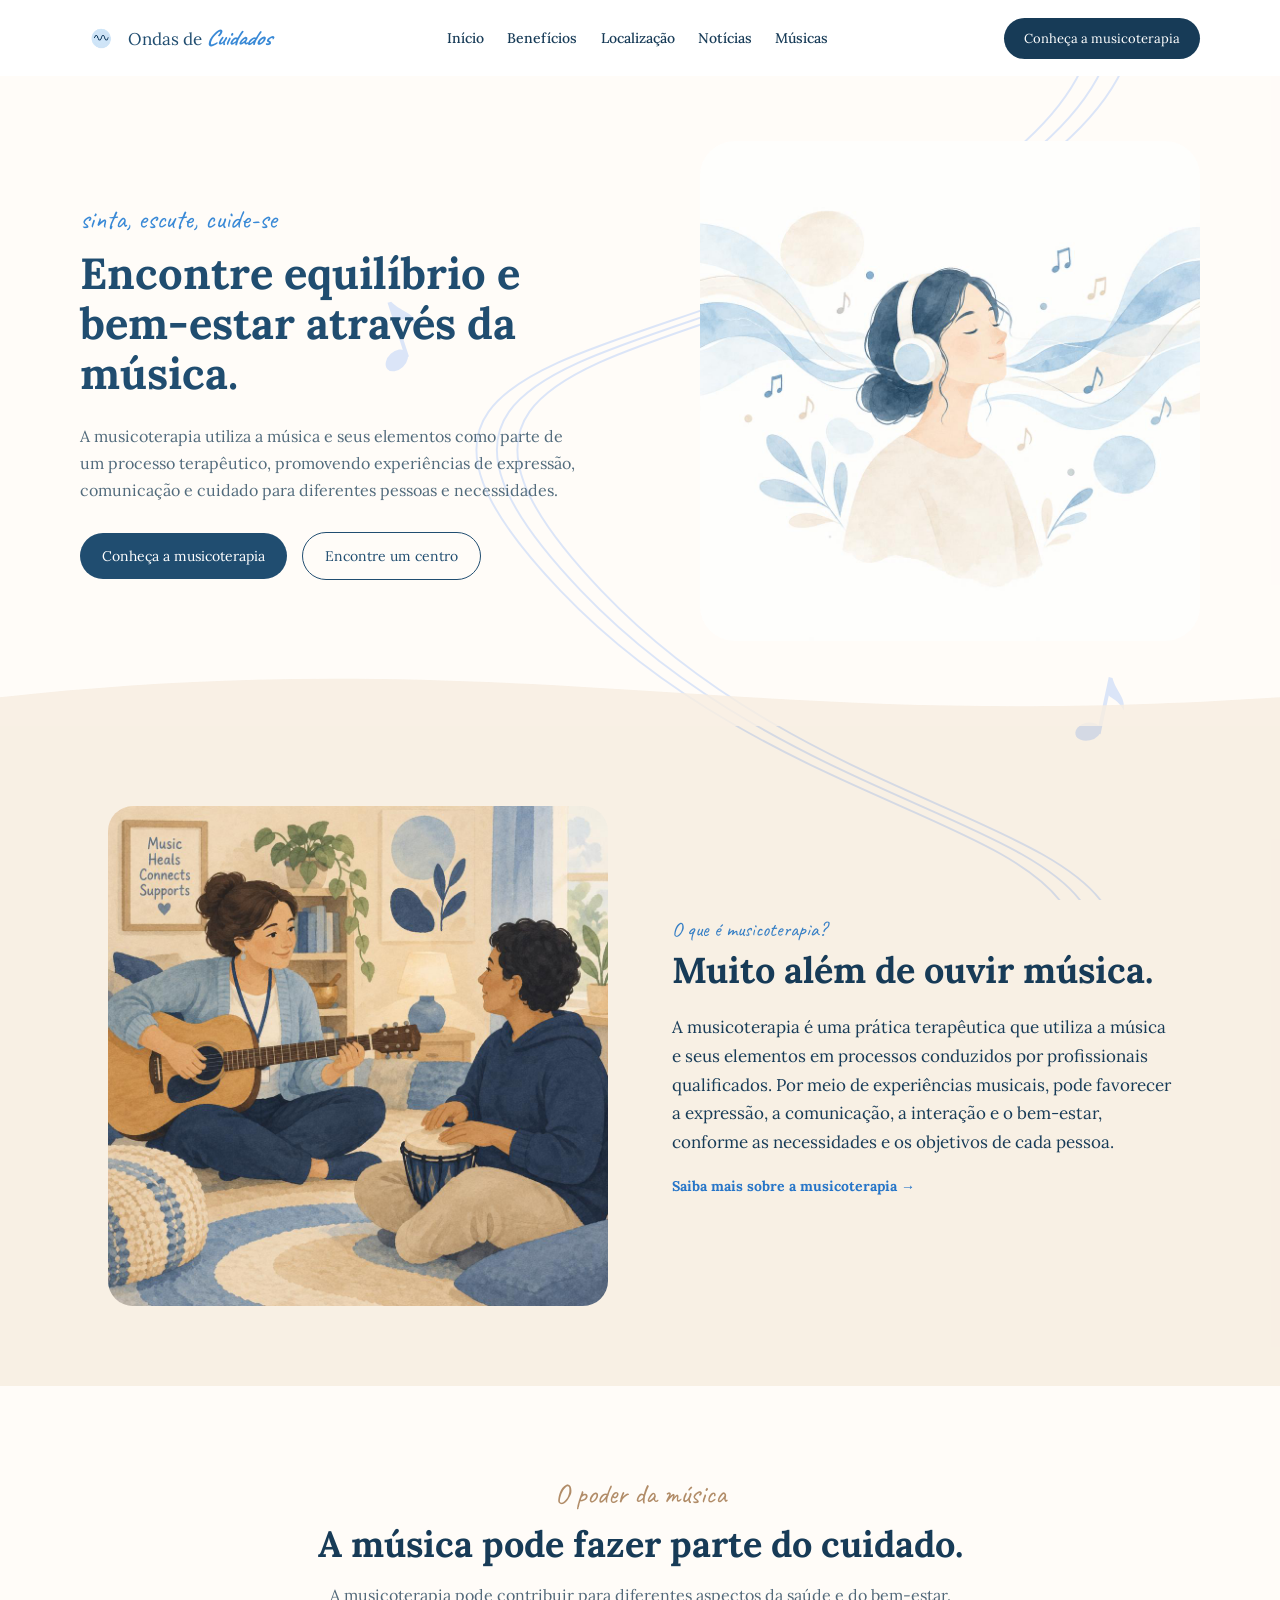
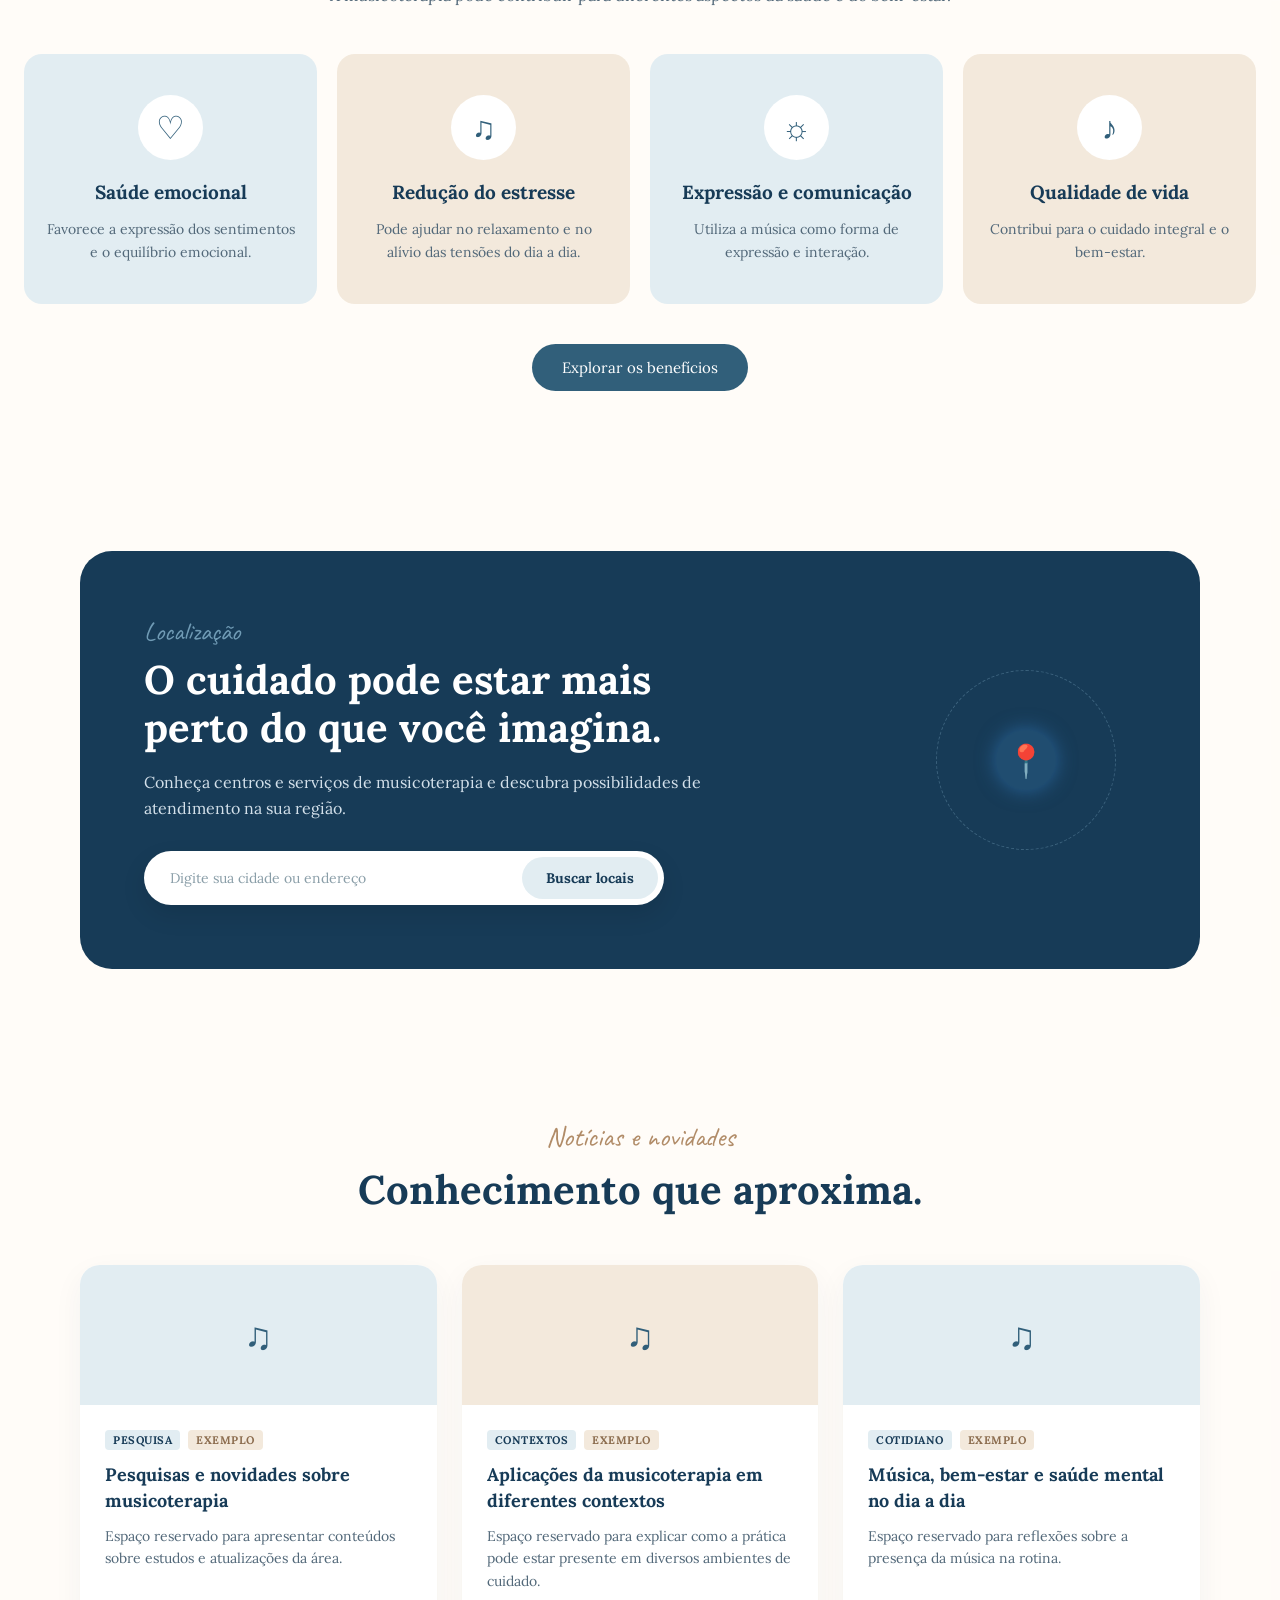
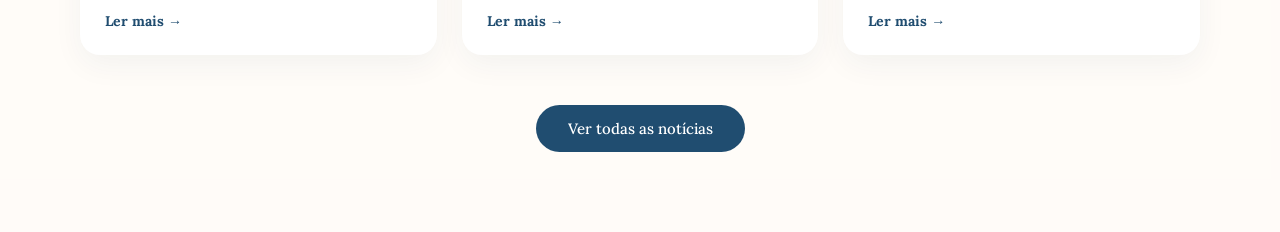
==== index.html @ 765707a6 "Adicionei secoes de localizacao e noticias" ====
<!DOCTYPE html>
<html lang="pt-BR">
<head>
    <meta charset="UTF-8">
    <meta name="viewport" content="width=device-width, initial-scale=1.0">

    <link rel="preconnect" href="https://fonts.googleapis.com">
    <link rel="preconnect" href="https://fonts.gstatic.com" crossorigin>
    <link href="https://fonts.googleapis.com/css2?family=Caveat:wght@400;500;600;700&family=Lora:wght@400;500;600;700&display=swap" rel="stylesheet">
    <link rel="stylesheet" href="css/style.css">

    <title>Ondas de Cuidados</title>
</head>

<body>
    <header>
        <div class="logo">
            <img src="imagens/logo.png" alt="Símbolo Ondas de Cuidados">
            <span>Ondas de <em>Cuidados</em></span>
        </div>

        <nav>
            <a href="index.html">Início</a>
            <a href="beneficios.html">Benefícios</a>
            <a href="localizacao.html">Localização</a>
            <a href="noticias.html">Notícias</a>
            <a href="musicas.html">Músicas</a>
        </nav>

        <a href="beneficios.html" class="botao-header">Conheça a musicoterapia</a>
    </header>

    <main>
        <section class="hero">
            <div class="hero-conteudo">
                <p class="frase-destaque">sinta, escute, cuide-se</p>

                <h1>Encontre equilíbrio e bem-estar através da música.</h1>

                <p class="descricao">
                    A musicoterapia utiliza a música e seus elementos como
                    parte de um processo terapêutico, promovendo experiências
                    de expressão, comunicação e cuidado para diferentes
                    pessoas e necessidades.
                </p>

                <div class="hero-botoes">
                    <a href="beneficios.html" class="botao-principal">
                        Conheça a musicoterapia
                    </a>

                    <a href="localizacao.html" class="botao-secundario">
                        Encontre um centro
                    </a>
                </div>
            </div>

            <div class="hero-imagem">
                <img src="imagens/inicio.png"
                     alt="Mulher ouvindo música com fones de ouvido">
            </div>
        </section>

        <section class="sobre">
            <div class="sobre-imagem">
                <img src="imagens/musicoterapia.png"
                     alt="Ilustração sobre musicoterapia">
            </div>

            <div class="sobre-conteudo">
                <span class="sobre-etiqueta">O que é musicoterapia?</span>

                <h2>Muito além de ouvir música.</h2>

                <p>
                    A musicoterapia é uma prática terapêutica que utiliza a música
                    e seus elementos em processos conduzidos por profissionais
                    qualificados. Por meio de experiências musicais, pode favorecer
                    a expressão, a comunicação, a interação e o bem-estar,
                    conforme as necessidades e os objetivos de cada pessoa.
                </p>

                <a href="beneficios.html" class="sobre-link">
                    Saiba mais sobre a musicoterapia →
                </a>
            </div>
        </section>

        <section class="beneficios-inicio">
            <div class="beneficios-cabecalho">
                <span>O poder da música</span>
                <h2>A música pode fazer parte do cuidado.</h2>
                <p>
                    A musicoterapia pode contribuir para diferentes aspectos
                    da saúde e do bem-estar.
                </p>
            </div>

            <div class="beneficios-cartoes">
                <article class="cartao-beneficio">
                    <div class="icone-beneficio">♡</div>
                    <h3>Saúde emocional</h3>
                    <p>
                        Favorece a expressão dos sentimentos e o equilíbrio emocional.
                    </p>
                </article>

                <article class="cartao-beneficio">
                    <div class="icone-beneficio">♫</div>
                    <h3>Redução do estresse</h3>
                    <p>
                        Pode ajudar no relaxamento e no alívio das tensões do dia a dia.
                    </p>
                </article>

                <article class="cartao-beneficio">
                    <div class="icone-beneficio">☼</div>
                    <h3>Expressão e comunicação</h3>
                    <p>
                        Utiliza a música como forma de expressão e interação.
                    </p>
                </article>

                <article class="cartao-beneficio">
                    <div class="icone-beneficio">♪</div>
                    <h3>Qualidade de vida</h3>
                    <p>
                        Contribui para o cuidado integral e o bem-estar.
                    </p>
                </article>
            </div>

            <div class="beneficios-rodape">
                <a href="beneficios.html">Explorar os benefícios</a>
            </div>
        </section>

        <!-- SEÇÃO DE LOCALIZAÇÃO -->
        <section class="localizacao-inicio">
            <div class="localizacao-banner">
                <div class="localizacao-conteudo">
                    <span class="localizacao-etiqueta">Localização</span>
                    <h2>O cuidado pode estar mais perto do que você imagina.</h2>
                    <p>
                        Conheça centros e serviços de musicoterapia e descubra possibilidades de
                        atendimento na sua região.
                    </p>

                    <div class="localizacao-busca">
                        <input type="text" placeholder="Digite sua cidade ou endereço" aria-label="Digite sua cidade ou endereço">
                        <button type="button">Buscar locais</button>
                    </div>
                </div>

                <div class="localizacao-icone-grafico">
                    <!-- Ícone estilizado de mapa/radar -->
                    <div class="radar-circulo"></div>
                </div>
            </div>
        </section>

        <!-- SEÇÃO DE NOTÍCIAS / MÚSICAS -->
        <section class="noticias-inicio">
            <div class="noticias-cabecalho">
                <span>Notícias e novidades</span>
                <h2>Conhecimento que aproxima.</h2>
            </div>

            <div class="noticias-cartoes">
                <article class="cartao-noticia">
                    <div class="icone-noticia">♫</div>
                    <div class="cartao-noticia-conteudo">
                        <div class="cartao-tags">
                            <span class="tag">PESQUISA</span>
                            <span class="tag-exemplo">EXEMPLO</span>
                        </div>
                        <h3>Pesquisas e novidades sobre musicoterapia</h3>
                        <p>Espaço reservado para apresentar conteúdos sobre estudos e atualizações da área.</p>
                        <a href="noticias.html" class="link-ler-mais">Ler mais →</a>
                    </div>
                </article>

                <article class="cartao-noticia">
                    <div class="icone-noticia">♫</div>
                    <div class="cartao-noticia-conteudo">
                        <div class="cartao-tags">
                            <span class="tag">CONTEXTOS</span>
                            <span class="tag-exemplo">EXEMPLO</span>
                        </div>
                        <h3>Aplicações da musicoterapia em diferentes contextos</h3>
                        <p>Espaço reservado para explicar como a prática pode estar presente em diversos ambientes de cuidado.</p>
                        <a href="noticias.html" class="link-ler-mais">Ler mais →</a>
                    </div>
                </article>

                <article class="cartao-noticia">
                    <div class="icone-noticia">♫</div>
                    <div class="cartao-noticia-conteudo">
                        <div class="cartao-tags">
                            <span class="tag">COTIDIANO</span>
                            <span class="tag-exemplo">EXEMPLO</span>
                        </div>
                        <h3>Música, bem-estar e saúde mental no dia a dia</h3>
                        <p>Espaço reservado para reflexões sobre a presença da música na rotina.</p>
                        <a href="noticias.html" class="link-ler-mais">Ler mais →</a>
                    </div>
                </article>
            </div>

            <div class="noticias-rodape">
                <a href="noticias.html" class="botao-todas-noticias">Ver todas as notícias</a>
            </div>
        </section>
    </main>

    <script src="js/script.js"></script>
</body>
</html>
---- css/style.css ----
* {
    margin: 0;
    padding: 0;
    box-sizing: border-box;
}

:root {
    --margem-conteudo: clamp(24px, 6.5vw, 80px);
}

html {
    width: 100%;
    scroll-behavior: smooth;
    overflow-x: clip;
}

body {
    width: 100%;
    min-width: 320px;
    background-color: #FFFCF8;
    font-family: 'Lora', Georgia, serif;
    color: #173B57;
    isolation: isolate;
}

body::before {
    content: "";
    position: fixed;
    inset: 0;
    z-index: -1;
    background-image: url("../imagens/suavidade.svg");
    background-repeat: no-repeat;
    background-position: center center;
    background-size: cover;
    transform: translate3d(0, var(--fundo-y, 0px), 0)
               scale(var(--fundo-scale, 1));
    will-change: transform;
    pointer-events: none;
}

header {
    position: sticky;
    top: 0;
    z-index: 1000;
    width: 100%;
    min-height: 76px;
    padding: 12px var(--margem-conteudo);
    display: flex;
    align-items: center;
    justify-content: space-between;
    flex-wrap: wrap;
    gap: 14px clamp(18px, 3vw, 42px);
    background-color: #FFFFFF;
}

.logo {
    display: flex;
    align-items: center;
    gap: 8px;
    flex: 0 0 auto;
}

.logo img {
    width: 40px;
    height: 40px;
    object-fit: contain;
    display: block;
    flex-shrink: 0;
}

.logo span {
    font-family: 'Lora', serif;
    font-size: 17px;
    color: #204D70;
    white-space: nowrap;
}

.logo em {
    font-family: 'Caveat', cursive;
    font-size: 22px;
    font-weight: bold;
    color: #3989D6;
}

nav {
    display: flex;
    align-items: center;
    justify-content: center;
    flex-wrap: wrap;
    gap: 10px clamp(12px, 1.8vw, 25px);
}

nav a {
    text-decoration: none;
    color: #173B57;
    font-size: 14px;
    font-weight: 500;
    white-space: nowrap;
    transition: color 0.3s ease;
}

nav a:hover {
    color: #709BB5;
}

.botao-header {
    flex: 0 0 auto;
    background-color: #173B57;
    color: #FFFFFF;
    padding: 12px 20px;
    border-radius: 24px;
    text-decoration: none;
    text-align: center;
    font-size: 13px;
    transition: background-color 0.3s ease;
}

.botao-header:hover {
    background-color: #426D89;
}

.hero {
    position: relative;
    isolation: isolate;
    width: 100%;
    min-height: 520px;
    margin: 0 auto;
    padding: 65px var(--margem-conteudo) 85px;
    display: flex;
    align-items: center;
    justify-content: space-between;
    gap: clamp(30px, 5vw, 75px);
    background-color: rgba(255, 252, 248, 0.82);
}

.hero::after {
    content: "";
    position: absolute;
    z-index: 0;
    bottom: 0;
    left: 0;
    width: 100%;
    height: 55px;
    background-image: url("../imagens/onda.svg");
    background-repeat: no-repeat;
    background-position: center bottom;
    background-size: 100% 100%;
    opacity: 0.82;
    pointer-events: none;
}

.hero-conteudo,
.hero-imagem {
    position: relative;
    z-index: 1;
    flex: 0 1 500px;
    min-width: 0;
    max-width: 500px;
}

.frase-destaque {
    font-family: 'Caveat', cursive;
    font-size: 27px;
    color: #3989D6;
    margin-bottom: 12px;
}

.hero-conteudo h1 {
    font-family: 'Lora', serif;
    font-size: clamp(34px, 3.4vw, 48px);
    line-height: 1.15;
    color: #204D70;
    margin-bottom: 25px;
    overflow-wrap: break-word;
}

.descricao {
    font-family: 'Lora', serif;
    font-size: 16px;
    line-height: 1.7;
    color: #526B7C;
    margin-bottom: 28px;
}

.hero-botoes {
    display: flex;
    align-items: center;
    gap: 15px;
    flex-wrap: wrap;
}

.botao-principal,
.botao-secundario {
    display: inline-block;
    padding: 14px 22px;
    border-radius: 30px;
    text-decoration: none;
    text-align: center;
    font-size: 14px;
    transition: 0.3s ease;
}

.botao-principal {
    background-color: #204D70;
    color: #FFFFFF;
}

.botao-principal:hover {
    background-color: #3989D6;
}

.botao-secundario {
    border: 1px solid #204D70;
    color: #204D70;
}

.botao-secundario:hover {
    background-color: #204D70;
    color: #FFFFFF;
}

.hero-imagem img {
    width: 100%;
    max-width: 500px;
    height: auto;
    display: block;
    margin-inline: auto;
    border-radius: 35px;
}

.sobre {
    width: 100%;
    padding: 80px 24px;
    display: flex;
    align-items: center;
    justify-content: center;
    gap: clamp(30px, 5vw, 75px);
    background-color: rgba(247, 237, 224, 0.82);
}

.sobre-imagem,
.sobre-conteudo {
    flex: 0 1 500px;
    min-width: 0;
    max-width: 500px;
}

.sobre-imagem img {
    width: 100%;
    max-width: 500px;
    height: auto;
    display: block;
    margin-inline: auto;
    border-radius: 25px;
}

.sobre-etiqueta {
    display: block;
    font-family: 'Caveat', cursive;
    font-size: 20px;
    color: #367FC5;
    margin-bottom: 5px;
}

.sobre-conteudo h2 {
    font-family: 'Lora', serif;
    font-size: clamp(28px, 3vw, 36px);
    margin-bottom: 20px;
}

.sobre-conteudo p {
    font-family: 'Lora', serif;
    font-size: 17px;
    line-height: 1.7;
}

.sobre-link {
    display: inline-block;
    margin-top: 20px;
    font-family: 'Lora', serif;
    font-size: 14px;
    color: #2675C8;
    text-decoration: none;
    font-weight: bold;
}

.sobre-link:hover {
    text-decoration: underline;
}

.beneficios-inicio {
    width: 100%;
    padding: 90px 24px;
    background-color: rgba(255, 252, 248, 0.65);
    text-align: center;
}

.beneficios-cabecalho {
    width: 100%;
    max-width: 750px;
    margin: 0 auto 45px;
}

.beneficios-cabecalho span {
    font-family: 'Caveat', cursive;
    font-size: 28px;
    color: #B18C68;
}

.beneficios-cabecalho h2 {
    font-size: clamp(27px, 3vw, 36px);
    margin: 10px 0 15px;
    color: #173B57;
}

.beneficios-cabecalho p {
    font-size: 16px;
    line-height: 1.7;
    color: #526879;
}

.beneficios-cartoes {
    width: 100%;
    max-width: 1250px;
    margin: 0 auto;
    display: grid;
    grid-template-columns: repeat(4, minmax(0, 1fr));
    gap: 20px;
}

.cartao-beneficio {
    min-width: 0;
    min-height: 250px;
    padding: 30px 20px;
    border-radius: 18px;
    display: flex;
    flex-direction: column;
    align-items: center;
    justify-content: center;
    transition: transform 0.3s ease;
}

.cartao-beneficio:nth-child(odd) {
    background-color: #E2EDF2;
}

.cartao-beneficio:nth-child(even) {
    background-color: #F3E9DC;
}

.cartao-beneficio:hover {
    transform: translateY(-6px);
}

.icone-beneficio {
    width: 65px;
    height: 65px;
    flex: 0 0 65px;
    border-radius: 50%;
    background-color: #FFFFFF;
    display: flex;
    align-items: center;
    justify-content: center;
    font-size: 32px;
    color: #315F7A;
    margin-bottom: 20px;
}

.cartao-beneficio h3 {
    font-size: 19px;
    line-height: 1.35;
    margin-bottom: 12px;
    color: #173B57;
    overflow-wrap: anywhere;
}

.cartao-beneficio p {
    max-width: 30ch;
    font-size: 14px;
    line-height: 1.6;
    color: #526879;
}

.beneficios-rodape {
    margin-top: 40px;
}

.beneficios-rodape a {
    display: inline-block;
    padding: 14px 30px;
    border-radius: 30px;
    background-color: #315F7A;
    color: #FFFFFF;
    text-decoration: none;
    font-size: 15px;
    transition: background-color 0.3s ease;
}

.beneficios-rodape a:hover {
    background-color: #173B57;
}

@media (max-width: 1050px) {
    header {
        gap: 12px 22px;
        padding-inline: var(--margem-conteudo);
    }

    .hero {
        gap: 30px;
        padding-inline: var(--margem-conteudo);
    }

    .sobre {
        gap: 30px;
        padding-inline: 6%;
    }

    .beneficios-cartoes {
        gap: 16px;
    }
}

@media (max-width: 800px) {
    header {
        position: sticky;
        top: 0;
        padding: 12px var(--margem-conteudo);
        gap: 12px 20px;
    }

    nav {
        order: 3;
        width: 100%;
    }

    .hero {
        min-height: auto;
        padding: 60px var(--margem-conteudo) 80px;
    }

    .hero-conteudo h1 {
        font-size: clamp(30px, 4.5vw, 40px);
    }

    .sobre {
        padding: 65px 6%;
    }

    .sobre-conteudo p {
        font-size: 16px;
    }

    .beneficios-cartoes {
        grid-template-columns: repeat(2, minmax(0, 1fr));
    }
}

@media (max-width: 600px) {
    header {
        position: sticky;
        top: 0;
        padding: 12px;
        gap: 10px;
    }

    .logo span {
        font-size: 15px;
    }

    .logo em {
        font-size: 20px;
    }

    nav {
        order: 3;
        gap: 9px 14px;
    }

    nav a {
        font-size: 13px;
    }

    .botao-header {
        padding: 10px 14px;
        font-size: 12px;
    }

    .hero {
        flex-direction: column;
        min-height: auto;
        padding: 55px 16px 75px;
        gap: 30px;
        text-align: center;
    }

    .hero-conteudo,
    .hero-imagem {
        width: 100%;
        max-width: 520px;
        flex: none;
    }

    .frase-destaque {
        font-size: 24px;
    }

    .hero-conteudo h1 {
        font-size: clamp(29px, 8vw, 36px);
        margin-bottom: 18px;
    }

    .descricao {
        font-size: 15px;
        margin-bottom: 22px;
    }

    .hero-botoes {
        justify-content: center;
    }

    .botao-principal,
    .botao-secundario {
        padding: 12px 17px;
        font-size: 13px;
    }

    .hero-imagem img {
        max-width: 380px;
        border-radius: 24px;
    }

    .sobre {
        flex-direction: column;
        padding: 55px 22px;
        gap: 28px;
        text-align: center;
    }

    .sobre-imagem,
    .sobre-conteudo {
        width: 100%;
        max-width: 520px;
        flex: none;
    }

    .sobre-imagem img {
        max-width: 420px;
        border-radius: 20px;
    }

    .sobre-conteudo h2 {
        font-size: 29px;
    }

    .sobre-conteudo p {
        font-size: 15px;
    }

    .beneficios-inicio {
        padding: 60px 20px;
    }

    .beneficios-cabecalho {
        margin-bottom: 30px;
    }

    .beneficios-cabecalho h2 {
        font-size: 27px;
    }

    .beneficios-cabecalho p {
        font-size: 14px;
    }

    .beneficios-cartoes {
        grid-template-columns: minmax(0, 1fr);
        gap: 14px;
    }

    .cartao-beneficio {
        min-height: 210px;
        padding: 26px 22px;
    }

    .cartao-beneficio p {
        max-width: 34ch;
    }

    .beneficios-rodape {
        margin-top: 28px;
    }
}

@media (max-width: 360px) {
    nav {
        gap: 8px 11px;
    }

    nav a {
        font-size: 12px;
    }

    .hero-botoes {
        flex-direction: column;
        align-items: stretch;
    }

    .hero-botoes a {
        width: 100%;
    }

    .beneficios-inicio {
        padding-inline: 14px;
    }
}


@media (prefers-reduced-motion: reduce) {
    html {
        scroll-behavior: auto;
    }

    *,
    *::before,
    *::after {
        transition-duration: 0.01ms !important;
        animation-duration: 0.01ms !important;
        animation-iteration-count: 1 !important;
    }
}

.localizacao-inicio {
    width: 100%;
    padding: 70px var(--margem-conteudo);
    background-color: rgba(255, 252, 248, 0.65);
}

.localizacao-banner {
    width: 100%;
    max-width: 1250px;
    margin: 0 auto;
    background-color: #173B57;
    border-radius: 32px;
    padding: clamp(40px, 5vw, 70px);
    display: flex;
    align-items: center;
    justify-content: space-between;
    gap: 40px;
    color: #FFFFFF;
    position: relative;
    overflow: hidden;
}

.localizacao-conteudo {
    flex: 1;
    max-width: 600px;
    z-index: 1;
}

.localizacao-etiqueta {
    font-family: 'Caveat', cursive;
    font-size: 26px;
    color: #709BB5;
    display: block;
    margin-bottom: 8px;
}

.localizacao-conteudo h2 {
    font-size: clamp(28px, 3.2vw, 40px);
    line-height: 1.2;
    margin-bottom: 18px;
    color: #FFFFFF;
}

.localizacao-conteudo p {
    font-size: 16px;
    line-height: 1.6;
    color: #D3E0EA;
    margin-bottom: 30px;
}

.localizacao-busca {
    display: flex;
    background-color: #FFFFFF;
    border-radius: 30px;
    padding: 6px;
    max-width: 520px;
    box-shadow: 0 10px 25px rgba(0, 0, 0, 0.1);
}

.localizacao-busca input {
    flex: 1;
    border: none;
    outline: none;
    padding: 12px 20px;
    font-family: 'Lora', serif;
    font-size: 14px;
    color: #173B57;
    background: transparent;
}

.localizacao-busca input::placeholder {
    color: #8A9EA8;
}

.localizacao-busca button {
    background-color: #E2EDF2;
    color: #173B57;
    border: none;
    padding: 12px 24px;
    border-radius: 24px;
    font-family: 'Lora', serif;
    font-size: 14px;
    font-weight: bold;
    cursor: pointer;
    transition: background-color 0.3s ease;
    white-space: nowrap;
}

.localizacao-busca button:hover {
    background-color: #3989D6;
    color: #FFFFFF;
}

.localizacao-icone-grafico {
    width: 220px;
    height: 220px;
    display: flex;
    align-items: center;
    justify-content: center;
    position: relative;
    flex-shrink: 0;
}

.radar-circulo {
    width: 180px;
    height: 180px;
    border: 1px dashed rgba(112, 155, 181, 0.4);
    border-radius: 50%;
    position: relative;
}
.radar-circulo::before {
    content: "📍";
    position: absolute;
    top: 50%;
    left: 50%;
    transform: translate(-50%, -50%);
    font-size: 32px;
    background: #204D70;
    width: 60px;
    height: 60px;
    display: flex;
    align-items: center;
    justify-content: center;
    border-radius: 50%;
    box-shadow: 0 0 20px rgba(57, 137, 214, 0.5);
}

.noticias-inicio {
    width: 100%;
    padding: 80px var(--margem-conteudo);
    background-color: rgba(255, 252, 248, 0.82);
    text-align: center;
}

.noticias-cabecalho {
    max-width: 750px;
    margin: 0 auto 50px;
}

.noticias-cabecalho span {
    font-family: 'Caveat', cursive;
    font-size: 28px;
    color: #B18C68;
}

.noticias-cabecalho h2 {
    font-size: clamp(28px, 3.2vw, 40px);
    margin-top: 10px;
    color: #173B57;
}

.noticias-cartoes {
    width: 100%;
    max-width: 1250px;
    margin: 0 auto;
    display: grid;
    grid-template-columns: repeat(3, minmax(0, 1fr));
    gap: 25px;
    text-align: left;
}

.cartao-noticia {
    background-color: #FFFFFF;
    border-radius: 20px;
    overflow: hidden;
    display: flex;
    flex-direction: column;
    box-shadow: 0 10px 30px rgba(23, 59, 87, 0.05);
    transition: transform 0.3s ease;
}

.cartao-noticia:hover {
    transform: translateY(-6px);
}

.cartao-noticia:nth-child(1) .icone-noticia {
    background-color: #E2EDF2;
}

.cartao-noticia:nth-child(2) .icone-noticia {
    background-color: #F3E9DC;
}

.cartao-noticia:nth-child(3) .icone-noticia {
    background-color: #E2EDF2;
}

.icone-noticia {
    height: 140px;
    display: flex;
    align-items: center;
    justify-content: center;
    font-size: 38px;
    color: #315F7A;
}

.cartao-noticia-conteudo {
    padding: 25px;
    display: flex;
    flex-direction: column;
    flex: 1;
}

.cartao-tags {
    display: flex;
    gap: 8px;
    margin-bottom: 12px;
}

.cartao-tags span {
    font-family: 'Lora', serif;
    font-size: 11px;
    font-weight: bold;
    padding: 3px 8px;
    border-radius: 4px;
    letter-spacing: 0.5px;
}

.tag {
    background-color: #E2EDF2;
    color: #173B57;
}

.tag-exemplo {
    background-color: #F3E9DC;
    color: #8C6D4F;
}

.cartao-noticia h3 {
    font-size: 18px;
    line-height: 1.4;
    color: #173B57;
    margin-bottom: 12px;
}

.cartao-noticia p {
    font-size: 14px;
    line-height: 1.6;
    color: #526879;
    margin-bottom: 20px;
    flex: 1;
}

.link-ler-mais {
    font-size: 14px;
    font-weight: bold;
    color: #204D70;
    text-decoration: none;
    transition: color 0.3s ease;
}

.link-ler-mais:hover {
    color: #3989D6;
    text-decoration: underline;
}

.noticias-rodape {
    margin-top: 50px;
}

.botao-todas-noticias {
    display: inline-block;
    background-color: #204D70;
    color: #FFFFFF;
    padding: 14px 32px;
    border-radius: 30px;
    text-decoration: none;
    font-size: 15px;
    font-weight: 500;
    transition: background-color 0.3s ease;
}

.botao-todas-noticias:hover {
    background-color: #3989D6;
}

@media (max-width: 950px) {
    .localizacao-banner {
        flex-direction: column;
        text-align: center;
        align-items: center;
    }
    .localizacao-conteudo {
        max-width: 100%;
    }
    .localizacao-busca {
        margin: 0 auto;
    }
    .noticias-cartoes {
        grid-template-columns: repeat(2, minmax(0, 1fr));
    }
}

@media (max-width: 700px) {
    .noticias-cartoes {
        grid-template-columns: minmax(0, 1fr);
    }
    .localizacao-busca {
        flex-direction: column;
        background: transparent;
        box-shadow: none;
        gap: 10px;
    }
    .localizacao-busca input {
        background-color: #FFFFFF;
        border-radius: 24px;
    }
    .localizacao-busca button {
        width: 100%;
        padding: 14px;
    }
    .localizacao-icone-grafico {
        display: none;
    }
}
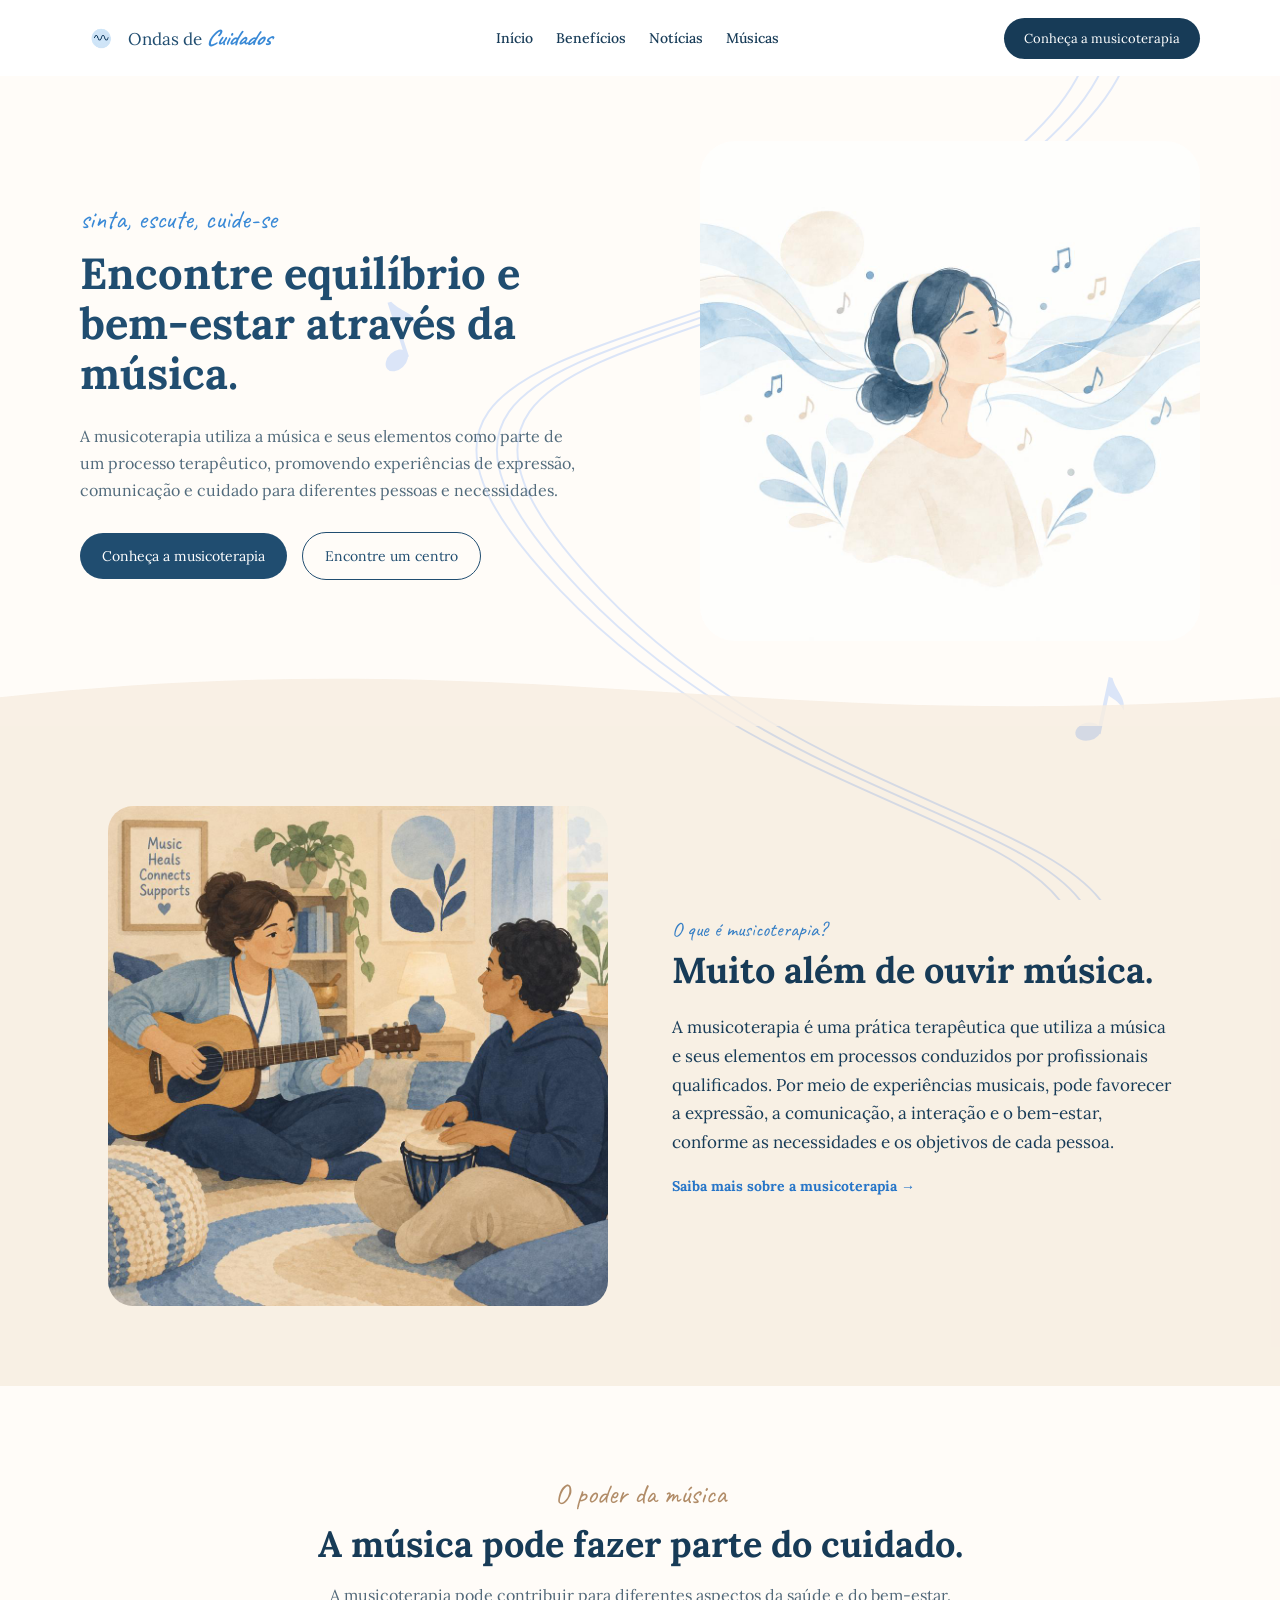
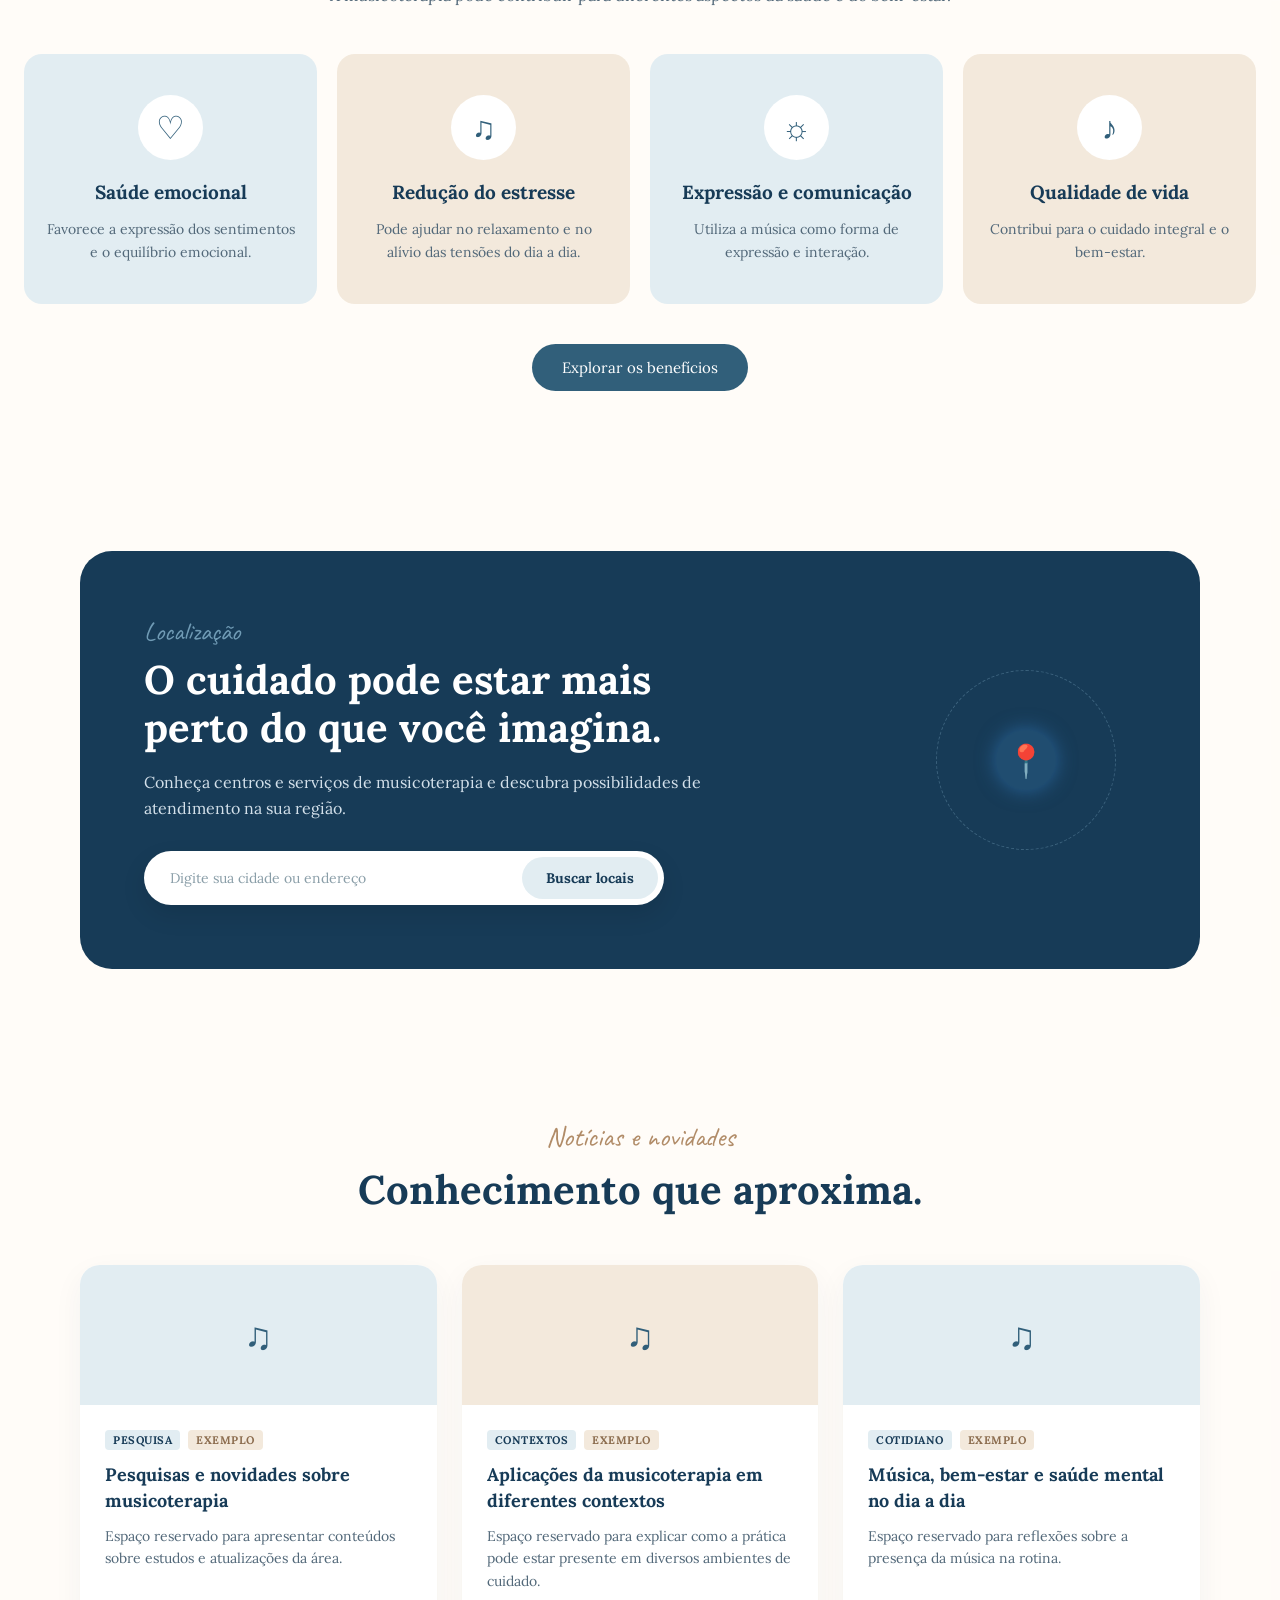
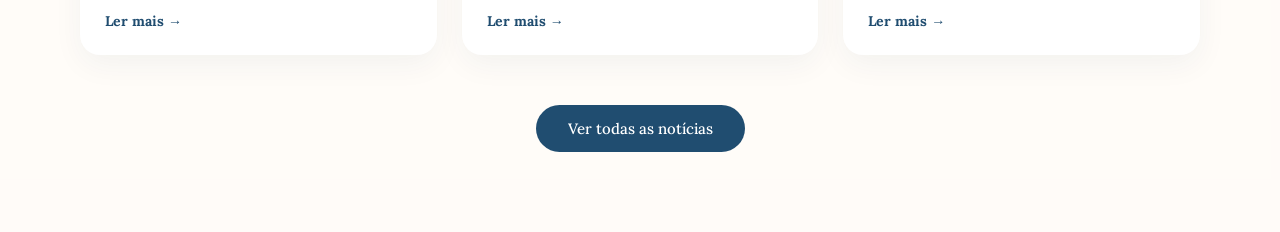
==== commit 71516a54: "incrementando novas páginas" ====
--- a/index.html
+++ b/index.html
@@ -7,9 +7,9 @@
     <link rel="preconnect" href="https://fonts.googleapis.com">
     <link rel="preconnect" href="https://fonts.gstatic.com" crossorigin>
     <link href="https://fonts.googleapis.com/css2?family=Caveat:wght@400;500;600;700&family=Lora:wght@400;500;600;700&display=swap" rel="stylesheet">
+    
     <link rel="stylesheet" href="css/style.css">
-
-    <title>Ondas de Cuidados</title>
+    <title>Document</title>
 </head>
 
 <body>
@@ -21,14 +21,16 @@
 
         <nav>
             <a href="index.html">Início</a>
-            <a href="beneficios.html">Benefícios</a>
-            <a href="localizacao.html">Localização</a>
+            <a href="benefícios.html">Benefícios</a>
             <a href="noticias.html">Notícias</a>
             <a href="musicas.html">Músicas</a>
         </nav>
 
-        <a href="beneficios.html" class="botao-header">Conheça a musicoterapia</a>
-    </header>
+    <a href="conheca-a-musicoterapia.html" class="botao-header">
+        Conheça a musicoterapia
+    </a>
+</header>
+
 
     <main>
         <section class="hero">
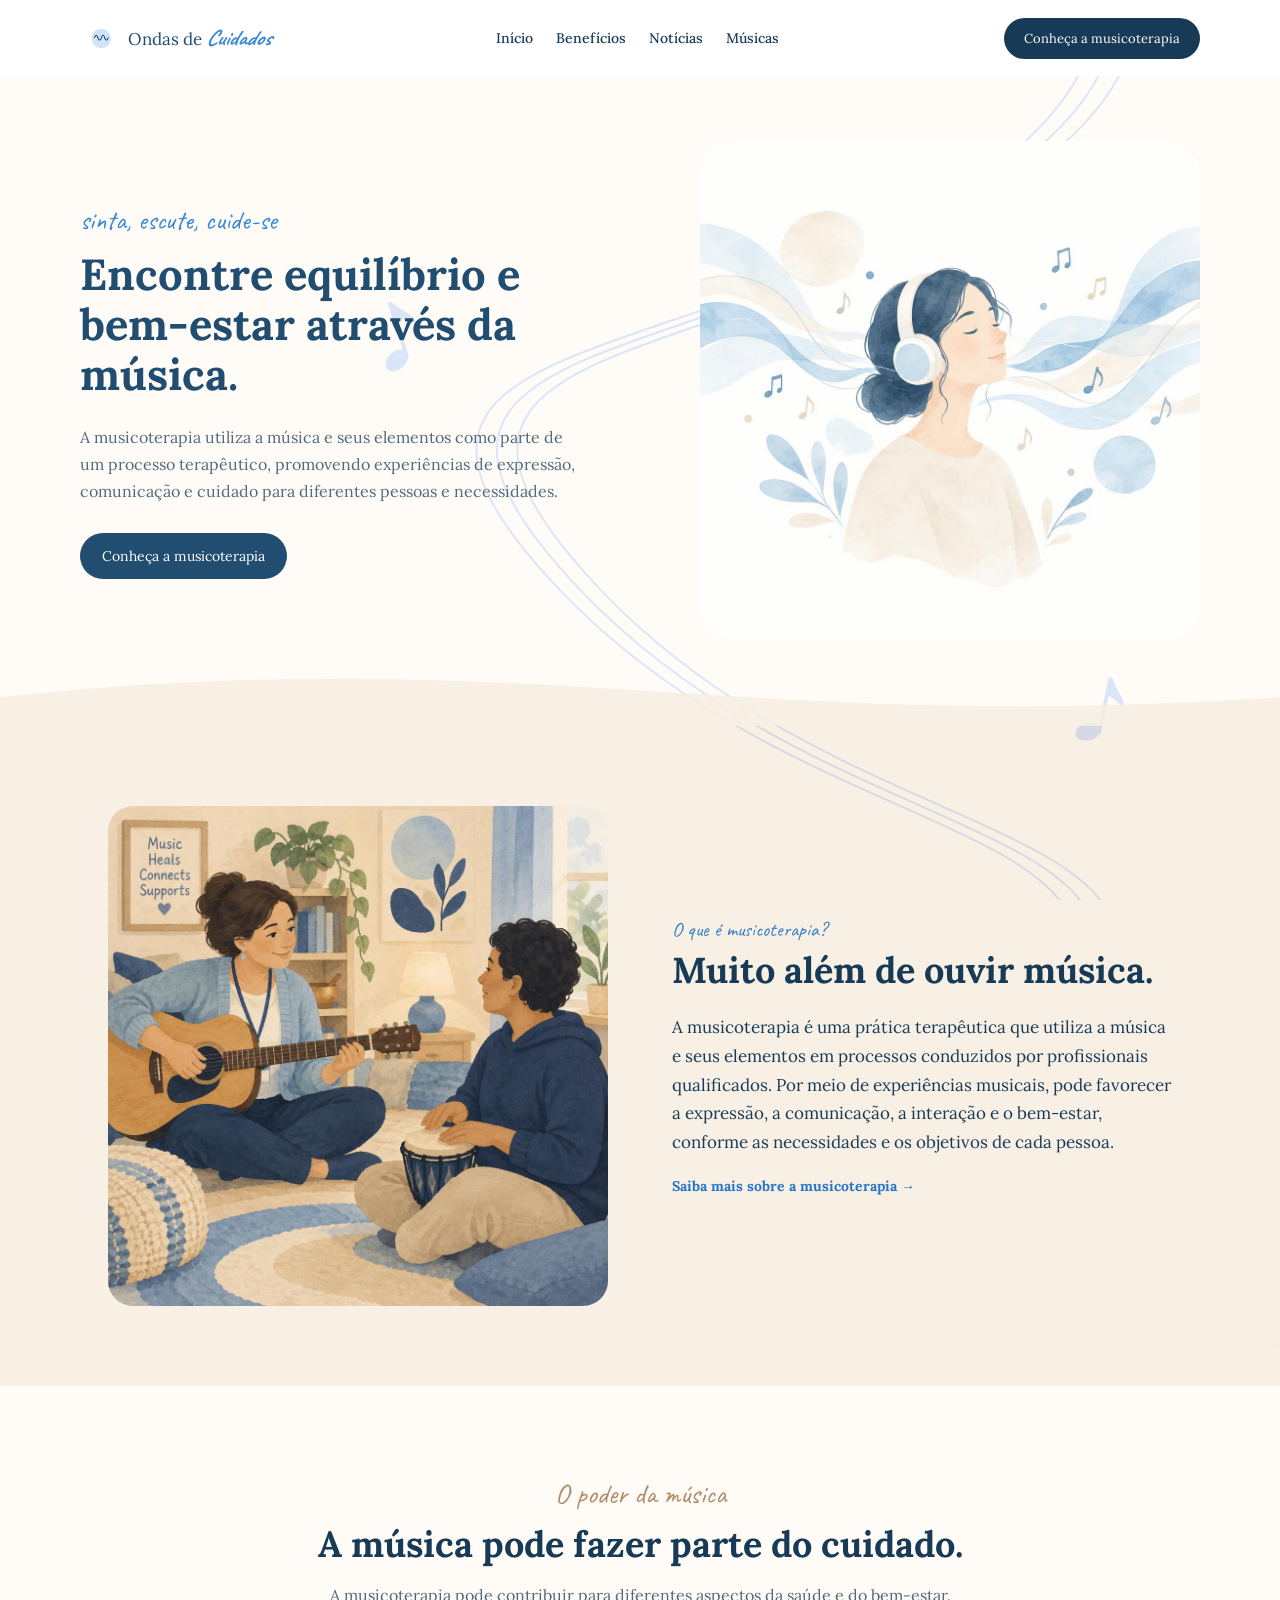
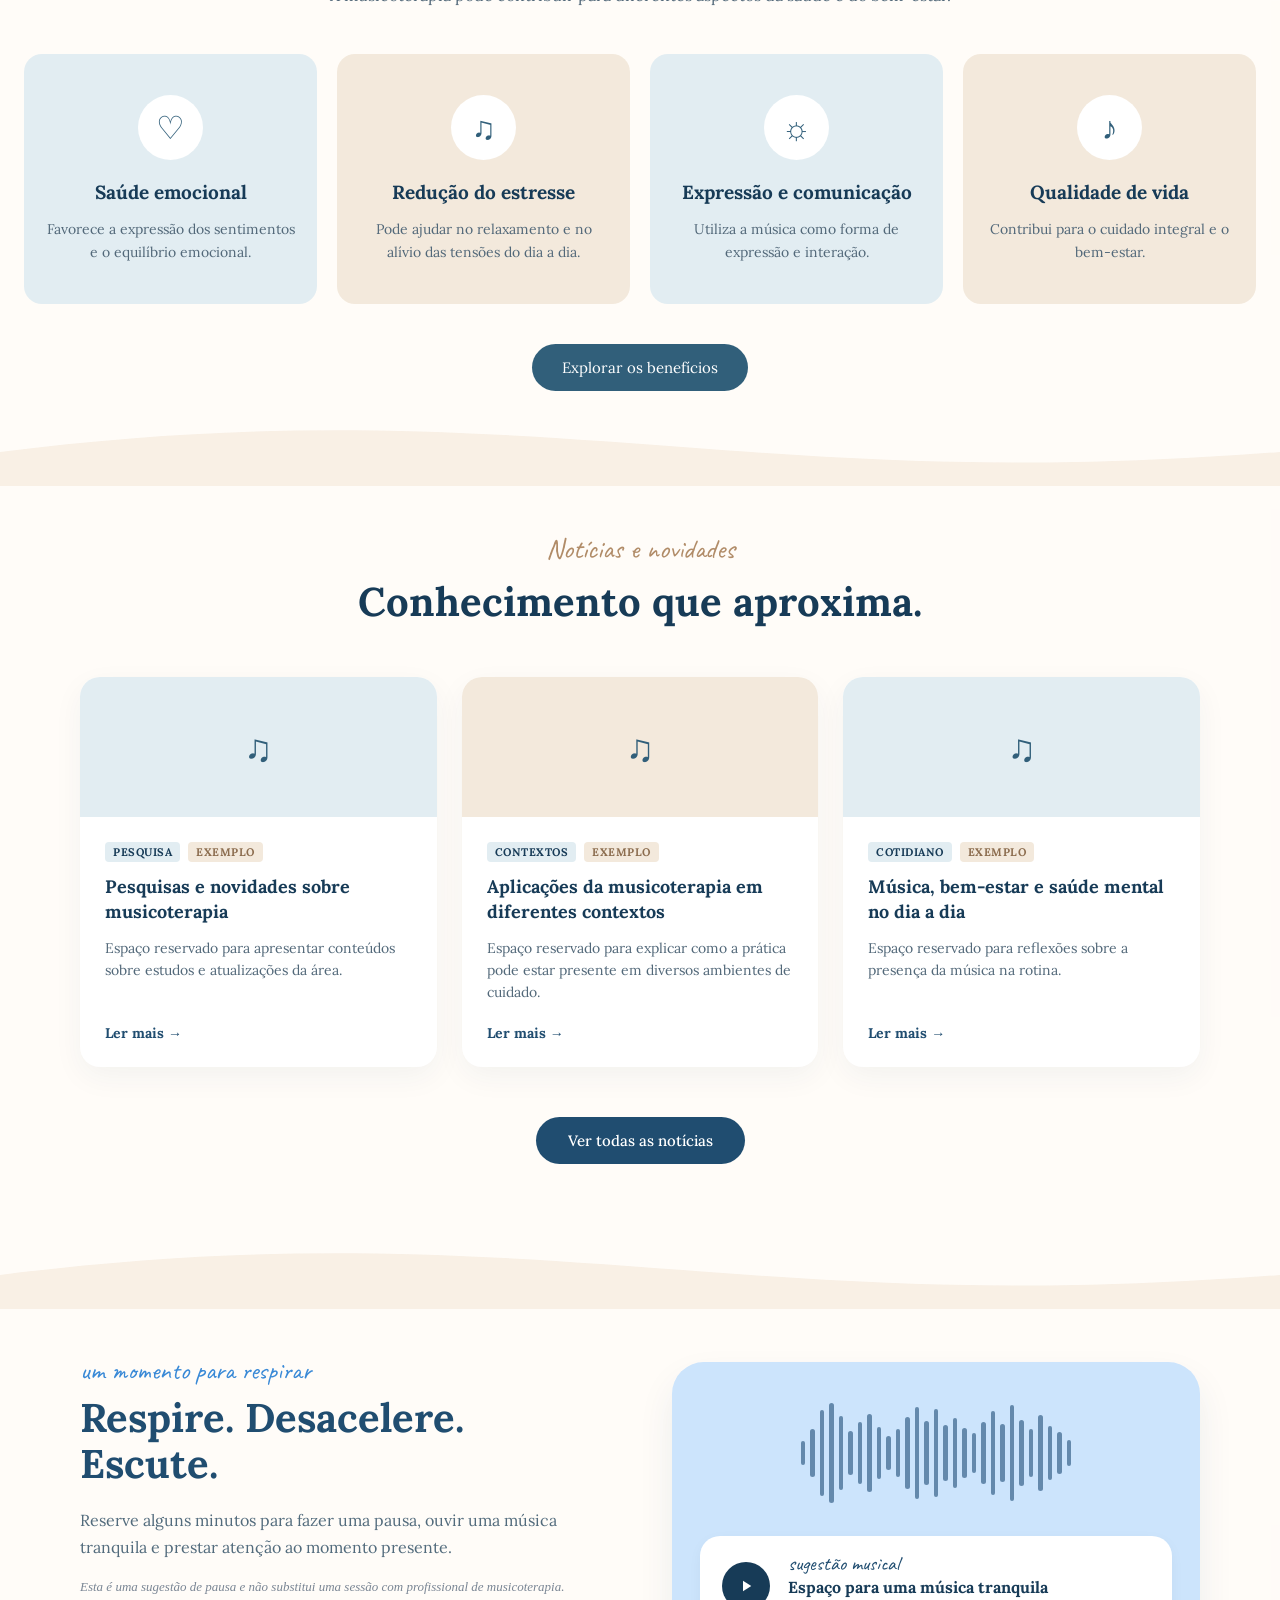
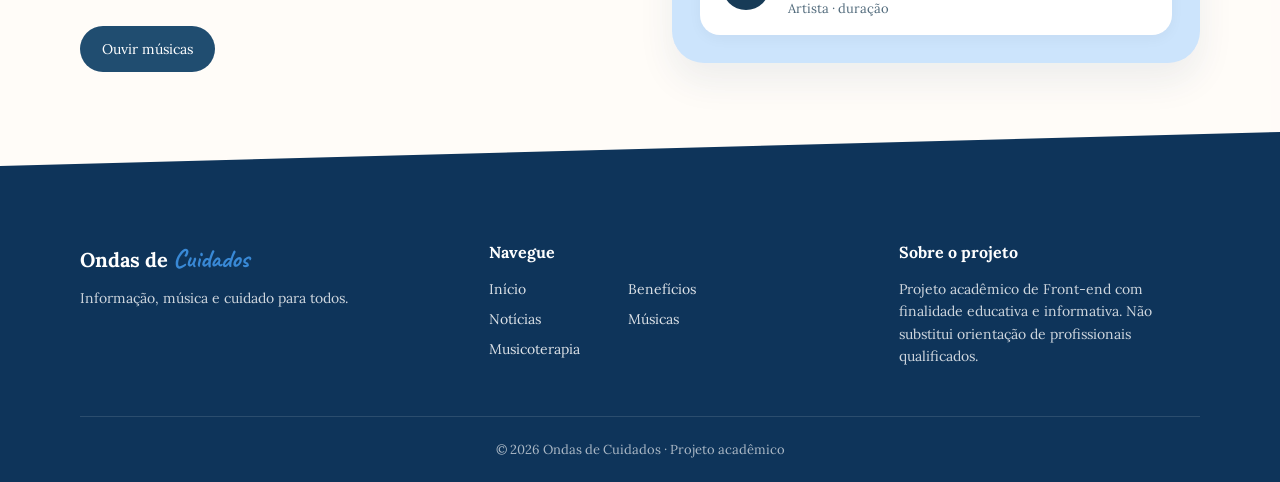
==== commit e46d18de: "Atualizacao do final da pag e add a musica relaxante" ====
--- a/index.html
+++ b/index.html
@@ -21,16 +21,15 @@
 
         <nav>
             <a href="index.html">Início</a>
-            <a href="benefícios.html">Benefícios</a>
+            <a href="beneficios.html">Benefícios</a>
             <a href="noticias.html">Notícias</a>
             <a href="musicas.html">Músicas</a>
         </nav>
 
-    <a href="conheca-a-musicoterapia.html" class="botao-header">
-        Conheça a musicoterapia
-    </a>
-</header>
-
+        <a href="conheca-a-musicoterapia.html" class="botao-header">
+            Conheça a musicoterapia
+        </a>
+    </header>
 
     <main>
         <section class="hero">
@@ -50,23 +49,17 @@
                     <a href="beneficios.html" class="botao-principal">
                         Conheça a musicoterapia
                     </a>
-
-                    <a href="localizacao.html" class="botao-secundario">
-                        Encontre um centro
-                    </a>
                 </div>
             </div>
 
             <div class="hero-imagem">
-                <img src="imagens/inicio.png"
-                     alt="Mulher ouvindo música com fones de ouvido">
+                <img src="imagens/inicio.png" alt="Mulher ouvindo música com fones de ouvido">
             </div>
         </section>
 
         <section class="sobre">
             <div class="sobre-imagem">
-                <img src="imagens/musicoterapia.png"
-                     alt="Ilustração sobre musicoterapia">
+                <img src="imagens/musicoterapia.png" alt="Ilustração sobre musicoterapia">
             </div>
 
             <div class="sobre-conteudo">
@@ -137,32 +130,9 @@
             </div>
         </section>
 
-        <!-- SEÇÃO DE LOCALIZAÇÃO -->
-        <section class="localizacao-inicio">
-            <div class="localizacao-banner">
-                <div class="localizacao-conteudo">
-                    <span class="localizacao-etiqueta">Localização</span>
-                    <h2>O cuidado pode estar mais perto do que você imagina.</h2>
-                    <p>
-                        Conheça centros e serviços de musicoterapia e descubra possibilidades de
-                        atendimento na sua região.
-                    </p>
-
-                    <div class="localizacao-busca">
-                        <input type="text" placeholder="Digite sua cidade ou endereço" aria-label="Digite sua cidade ou endereço">
-                        <button type="button">Buscar locais</button>
-                    </div>
-                </div>
-
-                <div class="localizacao-icone-grafico">
-                    <!-- Ícone estilizado de mapa/radar -->
-                    <div class="radar-circulo"></div>
-                </div>
-            </div>
-        </section>
-
-        <!-- SEÇÃO DE NOTÍCIAS / MÚSICAS -->
         <section class="noticias-inicio">
+            <div class="onda-decorativa" aria-hidden="true"></div>
+
             <div class="noticias-cabecalho">
                 <span>Notícias e novidades</span>
                 <h2>Conhecimento que aproxima.</h2>
@@ -213,8 +183,85 @@
                 <a href="noticias.html" class="botao-todas-noticias">Ver todas as notícias</a>
             </div>
         </section>
+
+        <section class="secao-pausa" id="musicas">
+            <div class="onda-decorativa" aria-hidden="true"></div>
+            <div class="container pausa-grid">
+                <div class="pausa-conteudo">
+                    <span class="subtitulo-cursivo">um momento para respirar</span>
+                    <h2>Respire. Desacelere. Escute.</h2>
+                    <p class="descricao">
+                        Reserve alguns minutos para fazer uma pausa, ouvir uma música tranquila e prestar atenção ao momento presente.
+                    </p>
+                    <p class="aviso-legal">
+                        Esta é uma sugestão de pausa e não substitui uma sessão com profissional de musicoterapia.
+                    </p>
+                    <a href="#playlist" class="botao-principal">Ouvir músicas</a>
+                </div>
+
+                <div class="pausa-card">
+                    <div class="onda-sonora" id="onda-sonora" aria-hidden="true"></div>
+
+                    <div class="player-box">
+                        <button class="btn-play" id="btn-play" aria-label="Tocar ou pausar música">
+                            <svg id="icone-play" width="18" height="18" viewBox="0 0 24 24" fill="currentColor">
+                                <path d="M8 5v14l11-7z"/>
+                            </svg>
+                            <svg id="icone-pause" width="18" height="18" viewBox="0 0 24 24" fill="currentColor" style="display: none;">
+                                <path d="M6 19h4V5H6v14zm8-14v14h4V5h-4z"/>
+                            </svg>
+                        </button>
+
+                        <div class="player-info">
+                            <span class="tag-cursiva">sugestão musical</span>
+                            <h3>Espaço para uma música tranquila</h3>
+                            <p id="status-audio">Artista · duração</p>
+                        </div>
+                    </div>
+
+                    <audio id="audio-relaxante" preload="none">
+                        <source src="audios/musica-relaxante.mp3" type="audio/mpeg">
+                    </audio>
+                </div>
+            </div>
+        </section>
     </main>
+
+    <footer class="rodape">
+        <div class="rodape-container">
+            <div class="rodape-col marca">
+                <h2>Ondas de <em>Cuidados</em></h2>
+                <p>Informação, música e cuidado para todos.</p>
+            </div>
+
+            <div class="rodape-col">
+                <h3>Navegue</h3>
+                <div class="links-duplos">
+                    <ul>
+                        <li><a href="index.html">Início</a></li>
+                        <li><a href="noticias.html">Notícias</a></li>
+                        <li><a href="conheca-a-musicoterapia.html">Musicoterapia</a></li>
+                    </ul>
+                    <ul>
+                        <li><a href="beneficios.html">Benefícios</a></li>
+                        <li><a href="musicas.html">Músicas</a></li>
+                    </ul>
+                </div>
+            </div>
+
+            <div class="rodape-col sobre-projeto">
+                <h3>Sobre o projeto</h3>
+                <p>
+                    Projeto acadêmico de Front-end com finalidade educativa e informativa. Não substitui orientação de profissionais qualificados.
+                </p>
+            </div>
+        </div>
+
+        <div class="rodape-bottom">
+            <p>© 2026 Ondas de Cuidados · Projeto acadêmico</p>
+        </div>
+    </footer>
 
     <script src="js/script.js"></script>
 </body>
-</html>
+</html>
--- a/css/style.css
+++ b/css/style.css
@@ -290,7 +290,7 @@
 
 .beneficios-inicio {
     width: 100%;
-    padding: 90px 24px;
+    padding: 90px 24px 30px;
     background-color: rgba(255, 252, 248, 0.65);
     text-align: center;
 }
@@ -400,371 +400,33 @@
     background-color: #173B57;
 }
 
-@media (max-width: 1050px) {
-    header {
-        gap: 12px 22px;
-        padding-inline: var(--margem-conteudo);
-    }
-
-    .hero {
-        gap: 30px;
-        padding-inline: var(--margem-conteudo);
-    }
-
-    .sobre {
-        gap: 30px;
-        padding-inline: 6%;
-    }
-
-    .beneficios-cartoes {
-        gap: 16px;
-    }
-}
-
-@media (max-width: 800px) {
-    header {
-        position: sticky;
-        top: 0;
-        padding: 12px var(--margem-conteudo);
-        gap: 12px 20px;
-    }
-
-    nav {
-        order: 3;
-        width: 100%;
-    }
-
-    .hero {
-        min-height: auto;
-        padding: 60px var(--margem-conteudo) 80px;
-    }
-
-    .hero-conteudo h1 {
-        font-size: clamp(30px, 4.5vw, 40px);
-    }
-
-    .sobre {
-        padding: 65px 6%;
-    }
-
-    .sobre-conteudo p {
-        font-size: 16px;
-    }
-
-    .beneficios-cartoes {
-        grid-template-columns: repeat(2, minmax(0, 1fr));
-    }
-}
-
-@media (max-width: 600px) {
-    header {
-        position: sticky;
-        top: 0;
-        padding: 12px;
-        gap: 10px;
-    }
-
-    .logo span {
-        font-size: 15px;
-    }
-
-    .logo em {
-        font-size: 20px;
-    }
-
-    nav {
-        order: 3;
-        gap: 9px 14px;
-    }
-
-    nav a {
-        font-size: 13px;
-    }
-
-    .botao-header {
-        padding: 10px 14px;
-        font-size: 12px;
-    }
-
-    .hero {
-        flex-direction: column;
-        min-height: auto;
-        padding: 55px 16px 75px;
-        gap: 30px;
-        text-align: center;
-    }
-
-    .hero-conteudo,
-    .hero-imagem {
-        width: 100%;
-        max-width: 520px;
-        flex: none;
-    }
-
-    .frase-destaque {
-        font-size: 24px;
-    }
-
-    .hero-conteudo h1 {
-        font-size: clamp(29px, 8vw, 36px);
-        margin-bottom: 18px;
-    }
-
-    .descricao {
-        font-size: 15px;
-        margin-bottom: 22px;
-    }
-
-    .hero-botoes {
-        justify-content: center;
-    }
-
-    .botao-principal,
-    .botao-secundario {
-        padding: 12px 17px;
-        font-size: 13px;
-    }
-
-    .hero-imagem img {
-        max-width: 380px;
-        border-radius: 24px;
-    }
-
-    .sobre {
-        flex-direction: column;
-        padding: 55px 22px;
-        gap: 28px;
-        text-align: center;
-    }
-
-    .sobre-imagem,
-    .sobre-conteudo {
-        width: 100%;
-        max-width: 520px;
-        flex: none;
-    }
-
-    .sobre-imagem img {
-        max-width: 420px;
-        border-radius: 20px;
-    }
-
-    .sobre-conteudo h2 {
-        font-size: 29px;
-    }
-
-    .sobre-conteudo p {
-        font-size: 15px;
-    }
-
-    .beneficios-inicio {
-        padding: 60px 20px;
-    }
-
-    .beneficios-cabecalho {
-        margin-bottom: 30px;
-    }
-
-    .beneficios-cabecalho h2 {
-        font-size: 27px;
-    }
-
-    .beneficios-cabecalho p {
-        font-size: 14px;
-    }
-
-    .beneficios-cartoes {
-        grid-template-columns: minmax(0, 1fr);
-        gap: 14px;
-    }
-
-    .cartao-beneficio {
-        min-height: 210px;
-        padding: 26px 22px;
-    }
-
-    .cartao-beneficio p {
-        max-width: 34ch;
-    }
-
-    .beneficios-rodape {
-        margin-top: 28px;
-    }
-}
-
-@media (max-width: 360px) {
-    nav {
-        gap: 8px 11px;
-    }
-
-    nav a {
-        font-size: 12px;
-    }
-
-    .hero-botoes {
-        flex-direction: column;
-        align-items: stretch;
-    }
-
-    .hero-botoes a {
-        width: 100%;
-    }
-
-    .beneficios-inicio {
-        padding-inline: 14px;
-    }
-}
-
-
-@media (prefers-reduced-motion: reduce) {
-    html {
-        scroll-behavior: auto;
-    }
-
-    *,
-    *::before,
-    *::after {
-        transition-duration: 0.01ms !important;
-        animation-duration: 0.01ms !important;
-        animation-iteration-count: 1 !important;
-    }
-}
-
-.localizacao-inicio {
-    width: 100%;
-    padding: 70px var(--margem-conteudo);
-    background-color: rgba(255, 252, 248, 0.65);
-}
-
-.localizacao-banner {
-    width: 100%;
-    max-width: 1250px;
-    margin: 0 auto;
-    background-color: #173B57;
-    border-radius: 32px;
-    padding: clamp(40px, 5vw, 70px);
-    display: flex;
-    align-items: center;
-    justify-content: space-between;
-    gap: 40px;
-    color: #FFFFFF;
+.noticias-inicio {
     position: relative;
-    overflow: hidden;
-}
-
-.localizacao-conteudo {
-    flex: 1;
-    max-width: 600px;
-    z-index: 1;
-}
-
-.localizacao-etiqueta {
-    font-family: 'Caveat', cursive;
-    font-size: 26px;
-    color: #709BB5;
-    display: block;
-    margin-bottom: 8px;
-}
-
-.localizacao-conteudo h2 {
-    font-size: clamp(28px, 3.2vw, 40px);
-    line-height: 1.2;
-    margin-bottom: 18px;
-    color: #FFFFFF;
-}
-
-.localizacao-conteudo p {
-    font-size: 16px;
-    line-height: 1.6;
-    color: #D3E0EA;
-    margin-bottom: 30px;
-}
-
-.localizacao-busca {
-    display: flex;
-    background-color: #FFFFFF;
-    border-radius: 30px;
-    padding: 6px;
-    max-width: 520px;
-    box-shadow: 0 10px 25px rgba(0, 0, 0, 0.1);
-}
-
-.localizacao-busca input {
-    flex: 1;
-    border: none;
-    outline: none;
-    padding: 12px 20px;
-    font-family: 'Lora', serif;
-    font-size: 14px;
-    color: #173B57;
-    background: transparent;
-}
-
-.localizacao-busca input::placeholder {
-    color: #8A9EA8;
-}
-
-.localizacao-busca button {
-    background-color: #E2EDF2;
-    color: #173B57;
-    border: none;
-    padding: 12px 24px;
-    border-radius: 24px;
-    font-family: 'Lora', serif;
-    font-size: 14px;
-    font-weight: bold;
-    cursor: pointer;
-    transition: background-color 0.3s ease;
-    white-space: nowrap;
-}
-
-.localizacao-busca button:hover {
-    background-color: #3989D6;
-    color: #FFFFFF;
-}
-
-.localizacao-icone-grafico {
-    width: 220px;
-    height: 220px;
-    display: flex;
-    align-items: center;
-    justify-content: center;
-    position: relative;
-    flex-shrink: 0;
-}
-
-.radar-circulo {
-    width: 180px;
-    height: 180px;
-    border: 1px dashed rgba(112, 155, 181, 0.4);
-    border-radius: 50%;
-    position: relative;
-}
-.radar-circulo::before {
-    content: "📍";
-    position: absolute;
-    top: 50%;
-    left: 50%;
-    transform: translate(-50%, -50%);
-    font-size: 32px;
-    background: #204D70;
-    width: 60px;
-    height: 60px;
-    display: flex;
-    align-items: center;
-    justify-content: center;
-    border-radius: 50%;
-    box-shadow: 0 0 20px rgba(57, 137, 214, 0.5);
-}
-
-.noticias-inicio {
-    width: 100%;
-    padding: 80px var(--margem-conteudo);
+    isolation: isolate;
+    width: 100%;
+    padding: 110px var(--margem-conteudo) 80px;
     background-color: rgba(255, 252, 248, 0.82);
     text-align: center;
 }
 
+.onda-decorativa {
+    position: absolute;
+    top: 0;
+    left: 0;
+    width: 100%;
+    height: 65px;
+    background-image: url("../imagens/onda.svg");
+    background-repeat: no-repeat;
+    background-position: center top;
+    background-size: 100% 100%;
+    opacity: 0.82;
+    pointer-events: none;
+    z-index: 0;
+}
+
 .noticias-cabecalho {
+    position: relative;
+    z-index: 1;
     max-width: 750px;
     margin: 0 auto 50px;
 }
@@ -782,6 +444,8 @@
 }
 
 .noticias-cartoes {
+    position: relative;
+    z-index: 1;
     width: 100%;
     max-width: 1250px;
     margin: 0 auto;
@@ -887,7 +551,11 @@
 }
 
 .noticias-rodape {
+    position: relative;
+    z-index: 1;
+    text-align: center;
     margin-top: 50px;
+    width: 100%;
 }
 
 .botao-todas-noticias {
@@ -906,19 +574,300 @@
     background-color: #3989D6;
 }
 
+.secao-pausa {
+    position: relative;
+    isolation: isolate;
+    width: 100%;
+    padding: 110px var(--margem-conteudo) 90px;
+    background-color: rgba(255, 252, 248, 0.82);
+    overflow: hidden;
+}
+
+.pausa-grid {
+    position: relative;
+    z-index: 1;
+    width: 100%;
+    max-width: 1250px;
+    margin: 0 auto;
+    display: grid;
+    grid-template-columns: 1fr 1fr;
+    align-items: center;
+    gap: clamp(40px, 5vw, 75px);
+}
+
+.subtitulo-cursivo {
+    display: block;
+    font-family: 'Caveat', cursive;
+    font-size: 26px;
+    color: #3989D6;
+    margin-bottom: 8px;
+}
+
+.pausa-conteudo h2 {
+    font-family: 'Lora', serif;
+    font-size: clamp(28px, 3.2vw, 40px);
+    line-height: 1.15;
+    color: #204D70;
+    margin-bottom: 20px;
+}
+
+.pausa-conteudo .descricao {
+    font-family: 'Lora', serif;
+    font-size: 16px;
+    line-height: 1.7;
+    color: #526B7C;
+    margin-bottom: 16px;
+}
+
+.pausa-conteudo .aviso-legal {
+    font-family: 'Lora', serif;
+    font-style: italic;
+    font-size: 13px;
+    line-height: 1.6;
+    color: #7A8694;
+    margin-bottom: 28px;
+}
+
+.pausa-card {
+    background-color: #CCE4FC;
+    border-radius: 32px;
+    padding: 36px 28px 28px;
+    box-shadow: 0 18px 36px rgba(20, 61, 102, 0.08);
+}
+
+.onda-sonora {
+    display: flex;
+    align-items: center;
+    justify-content: center;
+    gap: 5px;
+    height: 110px;
+    margin-bottom: 28px;
+}
+
+.barra-onda {
+    width: 4.5px;
+    background-color: #6489AC;
+    border-radius: 999px;
+    transition: height 0.25s ease;
+}
+
+.onda-sonora.tocando .barra-onda {
+    animation: pulsarOnda 0.9s ease-in-out infinite alternate;
+}
+
+@keyframes pulsarOnda {
+    0% { transform: scaleY(0.55); }
+    100% { transform: scaleY(1.15); }
+}
+
+.player-box {
+    background-color: #FFFFFF;
+    border-radius: 20px;
+    padding: 18px 22px;
+    display: flex;
+    align-items: center;
+    gap: 18px;
+    box-shadow: 0 4px 14px rgba(0, 0, 0, 0.04);
+}
+
+.btn-play {
+    width: 48px;
+    height: 48px;
+    border-radius: 50%;
+    border: none;
+    background-color: #173B57;
+    color: #FFFFFF;
+    display: flex;
+    align-items: center;
+    justify-content: center;
+    cursor: pointer;
+    flex-shrink: 0;
+    transition: transform 0.2s ease, background-color 0.2s ease;
+}
+
+.btn-play:hover {
+    background-color: #3989D6;
+    transform: scale(1.05);
+}
+
+.player-info .tag-cursiva {
+    display: block;
+    font-family: 'Caveat', cursive;
+    font-size: 20px;
+    color: #204D70;
+    line-height: 1;
+    margin-bottom: 3px;
+}
+
+.player-info h3 {
+    font-family: 'Lora', serif;
+    font-size: 16px;
+    font-weight: 700;
+    color: #173B57;
+    margin-bottom: 3px;
+}
+
+.player-info p {
+    font-size: 13px;
+    color: #526B7C;
+}
+
+.rodape {
+    background-color: #0E345A;
+    color: #FFFFFF;
+    clip-path: polygon(0 34px, 100% 0, 100% 100%, 0% 100%);
+    padding: 110px var(--margem-conteudo) 24px;
+    margin-top: -30px;
+}
+
+.rodape-container {
+    max-width: 1250px;
+    margin: 0 auto;
+    display: grid;
+    grid-template-columns: 1.2fr 1.2fr 1fr;
+    gap: 48px;
+    padding-bottom: 48px;
+}
+
+.rodape-col.marca h2 {
+    font-family: 'Lora', serif;
+    font-size: 20px;
+    font-weight: 700;
+    margin-bottom: 12px;
+}
+
+.rodape-col.marca h2 em {
+    font-family: 'Caveat', cursive;
+    font-size: 26px;
+    font-weight: bold;
+    color: #3989D6;
+    font-style: normal;
+}
+
+.rodape-col h3 {
+    font-family: 'Lora', serif;
+    font-size: 16px;
+    font-weight: 700;
+    margin-bottom: 16px;
+    color: #FFFFFF;
+}
+
+.rodape-col p {
+    font-family: 'Lora', serif;
+    font-size: 14px;
+    line-height: 1.6;
+    color: rgba(255, 255, 255, 0.8);
+}
+
+.links-duplos {
+    display: flex;
+    gap: 48px;
+}
+
+.links-duplos ul {
+    list-style: none;
+}
+
+.links-duplos li {
+    margin-bottom: 10px;
+}
+
+.links-duplos a {
+    color: rgba(255, 255, 255, 0.85);
+    text-decoration: none;
+    font-family: 'Lora', serif;
+    font-size: 14px;
+    transition: color 0.3s ease;
+}
+
+.links-duplos a:hover {
+    color: #3989D6;
+    text-decoration: underline;
+}
+
+.rodape-bottom {
+    max-width: 1250px;
+    margin: 0 auto;
+    border-top: 1px solid rgba(255, 255, 255, 0.12);
+    padding-top: 24px;
+    text-align: center;
+}
+
+.rodape-bottom p {
+    font-family: 'Lora', serif;
+    font-size: 13px;
+    color: rgba(255, 255, 255, 0.65);
+}
+
+@media (max-width: 1050px) {
+    header {
+        gap: 12px 22px;
+        padding-inline: var(--margem-conteudo);
+    }
+
+    .hero {
+        gap: 30px;
+        padding-inline: var(--margem-conteudo);
+    }
+
+    .sobre {
+        gap: 30px;
+        padding-inline: 6%;
+    }
+
+    .beneficios-cartoes {
+        gap: 16px;
+    }
+}
+
 @media (max-width: 950px) {
-    .localizacao-banner {
-        flex-direction: column;
-        text-align: center;
-        align-items: center;
-    }
-    .localizacao-conteudo {
-        max-width: 100%;
-    }
-    .localizacao-busca {
-        margin: 0 auto;
+    .pausa-grid {
+        grid-template-columns: 1fr;
+    }
+    .rodape-container {
+        grid-template-columns: 1fr;
+        gap: 32px;
+    }
+    .rodape {
+        clip-path: polygon(0 20px, 100% 0, 100% 100%, 0% 100%);
+        padding-top: 85px;
     }
     .noticias-cartoes {
+        grid-template-columns: repeat(2, minmax(0, 1fr));
+    }
+}
+
+@media (max-width: 800px) {
+    header {
+        position: sticky;
+        top: 0;
+        padding: 12px var(--margem-conteudo);
+        gap: 12px 20px;
+    }
+
+    nav {
+        order: 3;
+        width: 100%;
+    }
+
+    .hero {
+        min-height: auto;
+        padding: 60px var(--margem-conteudo) 80px;
+    }
+
+    .hero-conteudo h1 {
+        font-size: clamp(30px, 4.5vw, 40px);
+    }
+
+    .sobre {
+        padding: 65px 6%;
+    }
+
+    .sobre-conteudo p {
+        font-size: 16px;
+    }
+
+    .beneficios-cartoes {
         grid-template-columns: repeat(2, minmax(0, 1fr));
     }
 }
@@ -927,21 +876,177 @@
     .noticias-cartoes {
         grid-template-columns: minmax(0, 1fr);
     }
-    .localizacao-busca {
+}
+
+@media (max-width: 600px) {
+    header {
+        position: sticky;
+        top: 0;
+        padding: 12px;
+        gap: 10px;
+    }
+
+    .logo span {
+        font-size: 15px;
+    }
+
+    .logo em {
+        font-size: 20px;
+    }
+
+    nav {
+        order: 3;
+        gap: 9px 14px;
+    }
+
+    nav a {
+        font-size: 13px;
+    }
+
+    .botao-header {
+        padding: 10px 14px;
+        font-size: 12px;
+    }
+
+    .hero {
         flex-direction: column;
-        background: transparent;
-        box-shadow: none;
-        gap: 10px;
-    }
-    .localizacao-busca input {
-        background-color: #FFFFFF;
+        min-height: auto;
+        padding: 55px 16px 75px;
+        gap: 30px;
+        text-align: center;
+    }
+
+    .hero-conteudo,
+    .hero-imagem {
+        width: 100%;
+        max-width: 520px;
+        flex: none;
+    }
+
+    .frase-destaque {
+        font-size: 24px;
+    }
+
+    .hero-conteudo h1 {
+        font-size: clamp(29px, 8vw, 36px);
+        margin-bottom: 18px;
+    }
+
+    .descricao {
+        font-size: 15px;
+        margin-bottom: 22px;
+    }
+
+    .hero-botoes {
+        justify-content: center;
+    }
+
+    .botao-principal,
+    .botao-secundario {
+        padding: 12px 17px;
+        font-size: 13px;
+    }
+
+    .hero-imagem img {
+        max-width: 380px;
         border-radius: 24px;
     }
-    .localizacao-busca button {
+
+    .sobre {
+        flex-direction: column;
+        padding: 55px 22px;
+        gap: 28px;
+        text-align: center;
+    }
+
+    .sobre-imagem,
+    .sobre-conteudo {
         width: 100%;
-        padding: 14px;
-    }
-    .localizacao-icone-grafico {
-        display: none;
+        max-width: 520px;
+        flex: none;
+    }
+
+    .sobre-imagem img {
+        max-width: 420px;
+        border-radius: 20px;
+    }
+
+    .sobre-conteudo h2 {
+        font-size: 29px;
+    }
+
+    .sobre-conteudo p {
+        font-size: 15px;
+    }
+
+    .beneficios-inicio {
+        padding: 60px 20px;
+    }
+
+    .beneficios-cabecalho {
+        margin-bottom: 30px;
+    }
+
+    .beneficios-cabecalho h2 {
+        font-size: 27px;
+    }
+
+    .beneficios-cabecalho p {
+        font-size: 14px;
+    }
+
+    .beneficios-cartoes {
+        grid-template-columns: minmax(0, 1fr);
+        gap: 14px;
+    }
+
+    .cartao-beneficio {
+        min-height: 210px;
+        padding: 26px 22px;
+    }
+
+    .cartao-beneficio p {
+        max-width: 34ch;
+    }
+
+    .beneficios-rodape {
+        margin-top: 28px;
+    }
+}
+
+@media (max-width: 360px) {
+    nav {
+        gap: 8px 11px;
+    }
+
+    nav a {
+        font-size: 12px;
+    }
+
+    .hero-botoes {
+        flex-direction: column;
+        align-items: stretch;
+    }
+
+    .hero-botoes a {
+        width: 100%;
+    }
+
+    .beneficios-inicio {
+        padding-inline: 14px;
+    }
+}
+
+@media (prefers-reduced-motion: reduce) {
+    html {
+        scroll-behavior: auto;
+    }
+
+    *,
+    *::before,
+    *::after {
+        transition-duration: 0.01ms !important;
+        animation-duration: 0.01ms !important;
+        animation-iteration-count: 1 !important;
     }
 }
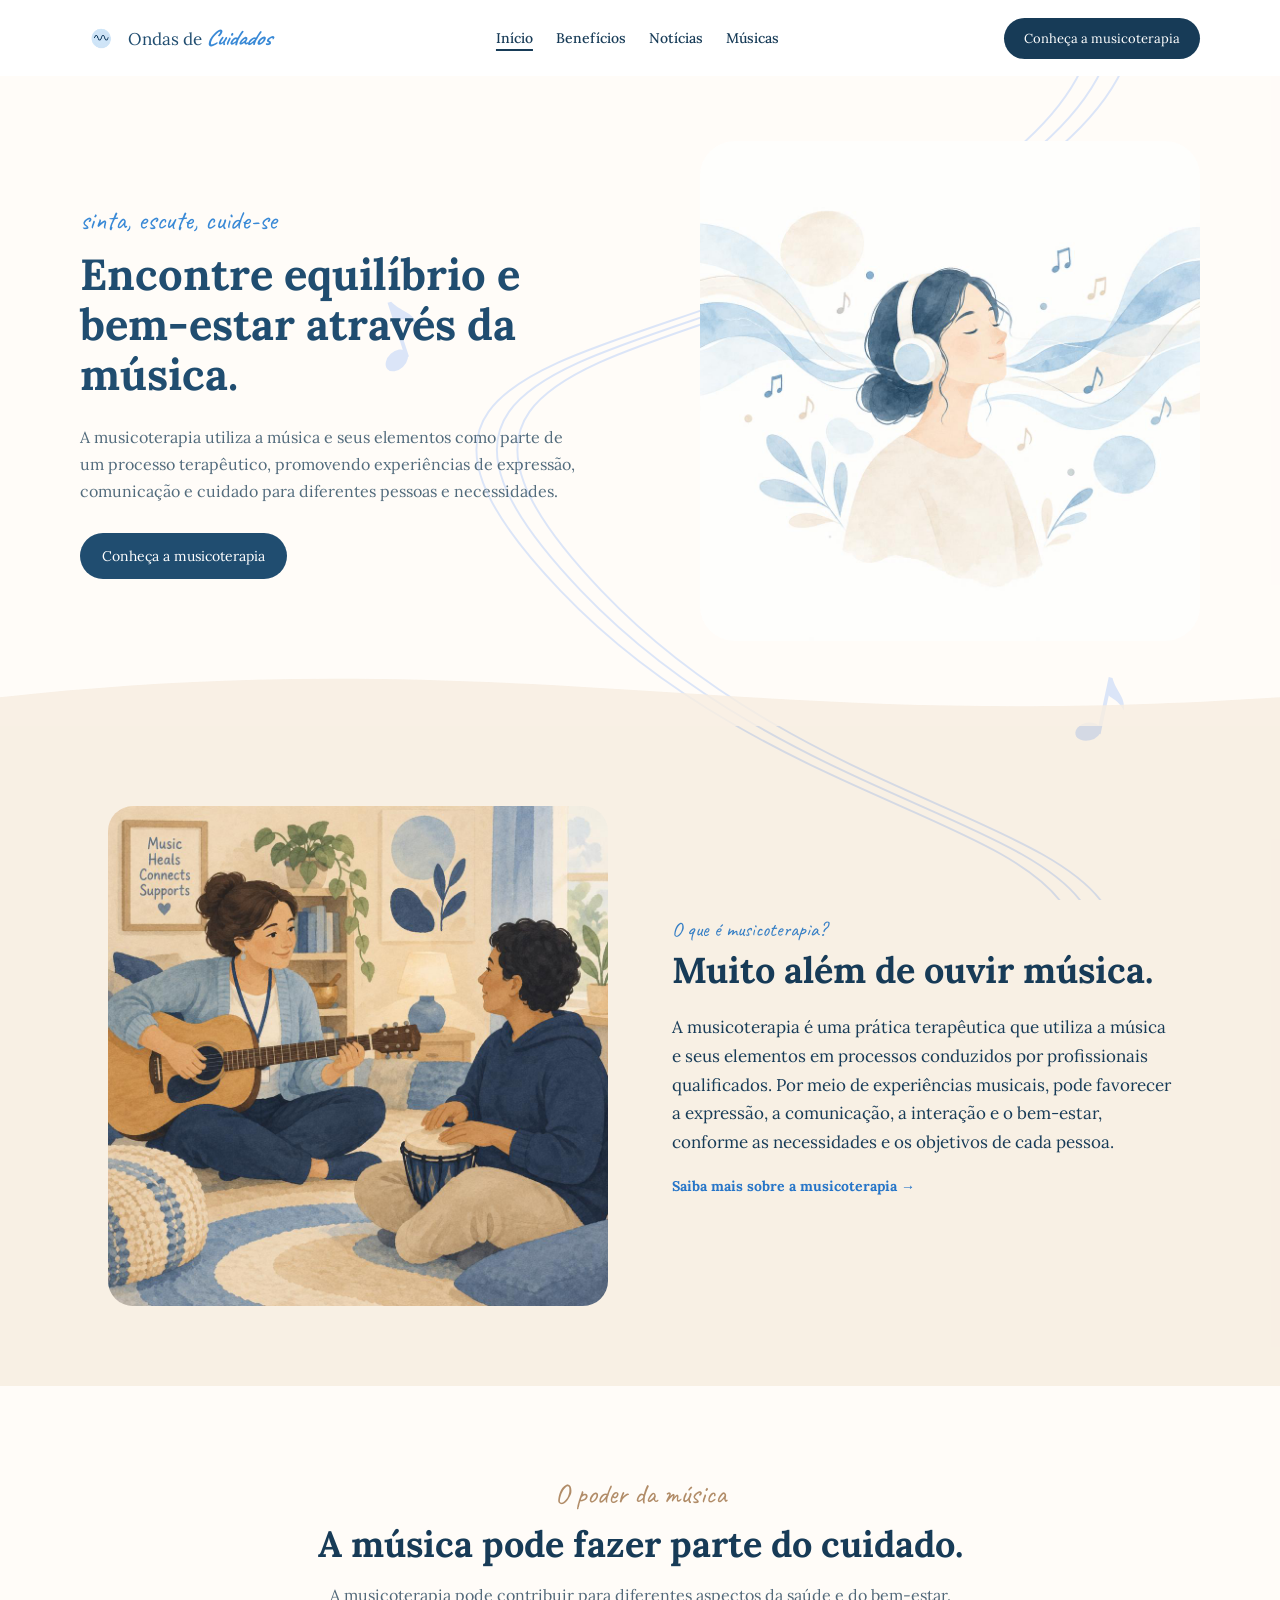
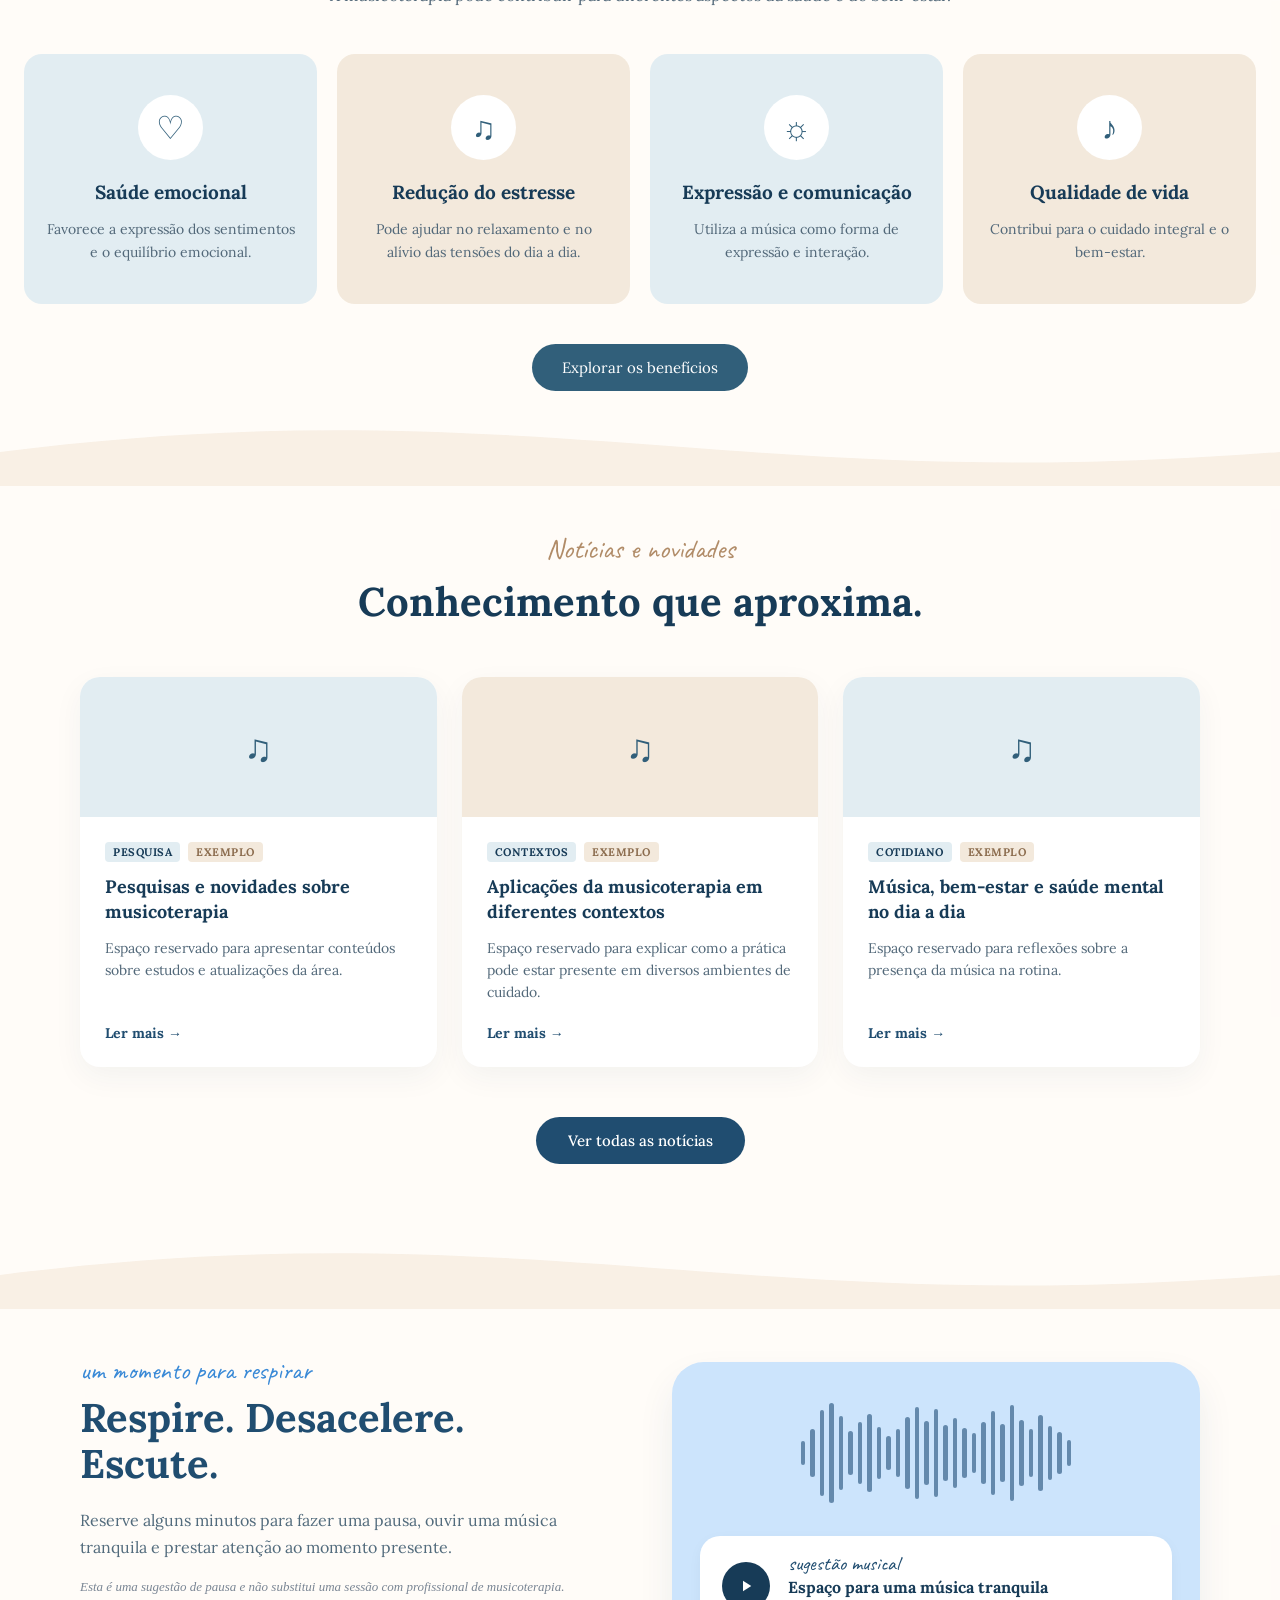
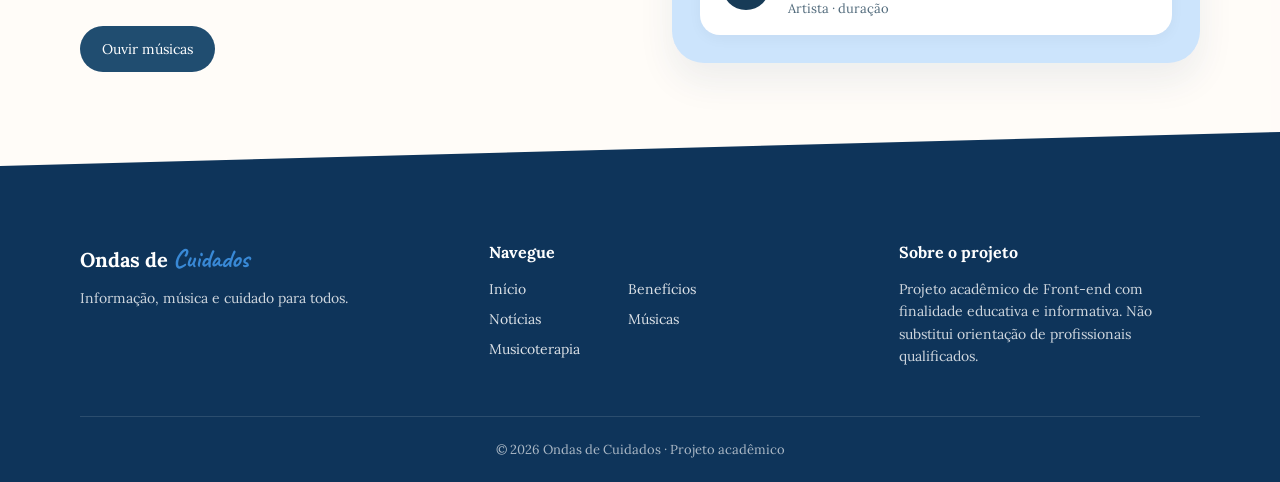
==== commit 81958383: "padronizando navegação" ====
--- a/index.html
+++ b/index.html
@@ -14,13 +14,13 @@
 
 <body>
     <header>
-        <div class="logo">
+        <a class="logo" href="index.html" aria-label="Ondas de Cuidados, ir para o início">
             <img src="imagens/logo.png" alt="Símbolo Ondas de Cuidados">
             <span>Ondas de <em>Cuidados</em></span>
-        </div>
-
-        <nav>
-            <a href="index.html">Início</a>
+        </a>
+
+        <nav aria-label="Navegação principal">
+            <a href="index.html" aria-current="page">Início</a>
             <a href="beneficios.html">Benefícios</a>
             <a href="noticias.html">Notícias</a>
             <a href="musicas.html">Músicas</a>
--- a/css/style.css
+++ b/css/style.css
@@ -58,6 +58,7 @@
     align-items: center;
     gap: 8px;
     flex: 0 0 auto;
+    text-decoration: none;
 }
 
 .logo img {
@@ -101,6 +102,12 @@
 
 nav a:hover {
     color: #709BB5;
+}
+
+nav a[aria-current="page"] {
+    text-decoration: underline;
+    text-decoration-thickness: 2px;
+    text-underline-offset: 6px;
 }
 
 .botao-header {
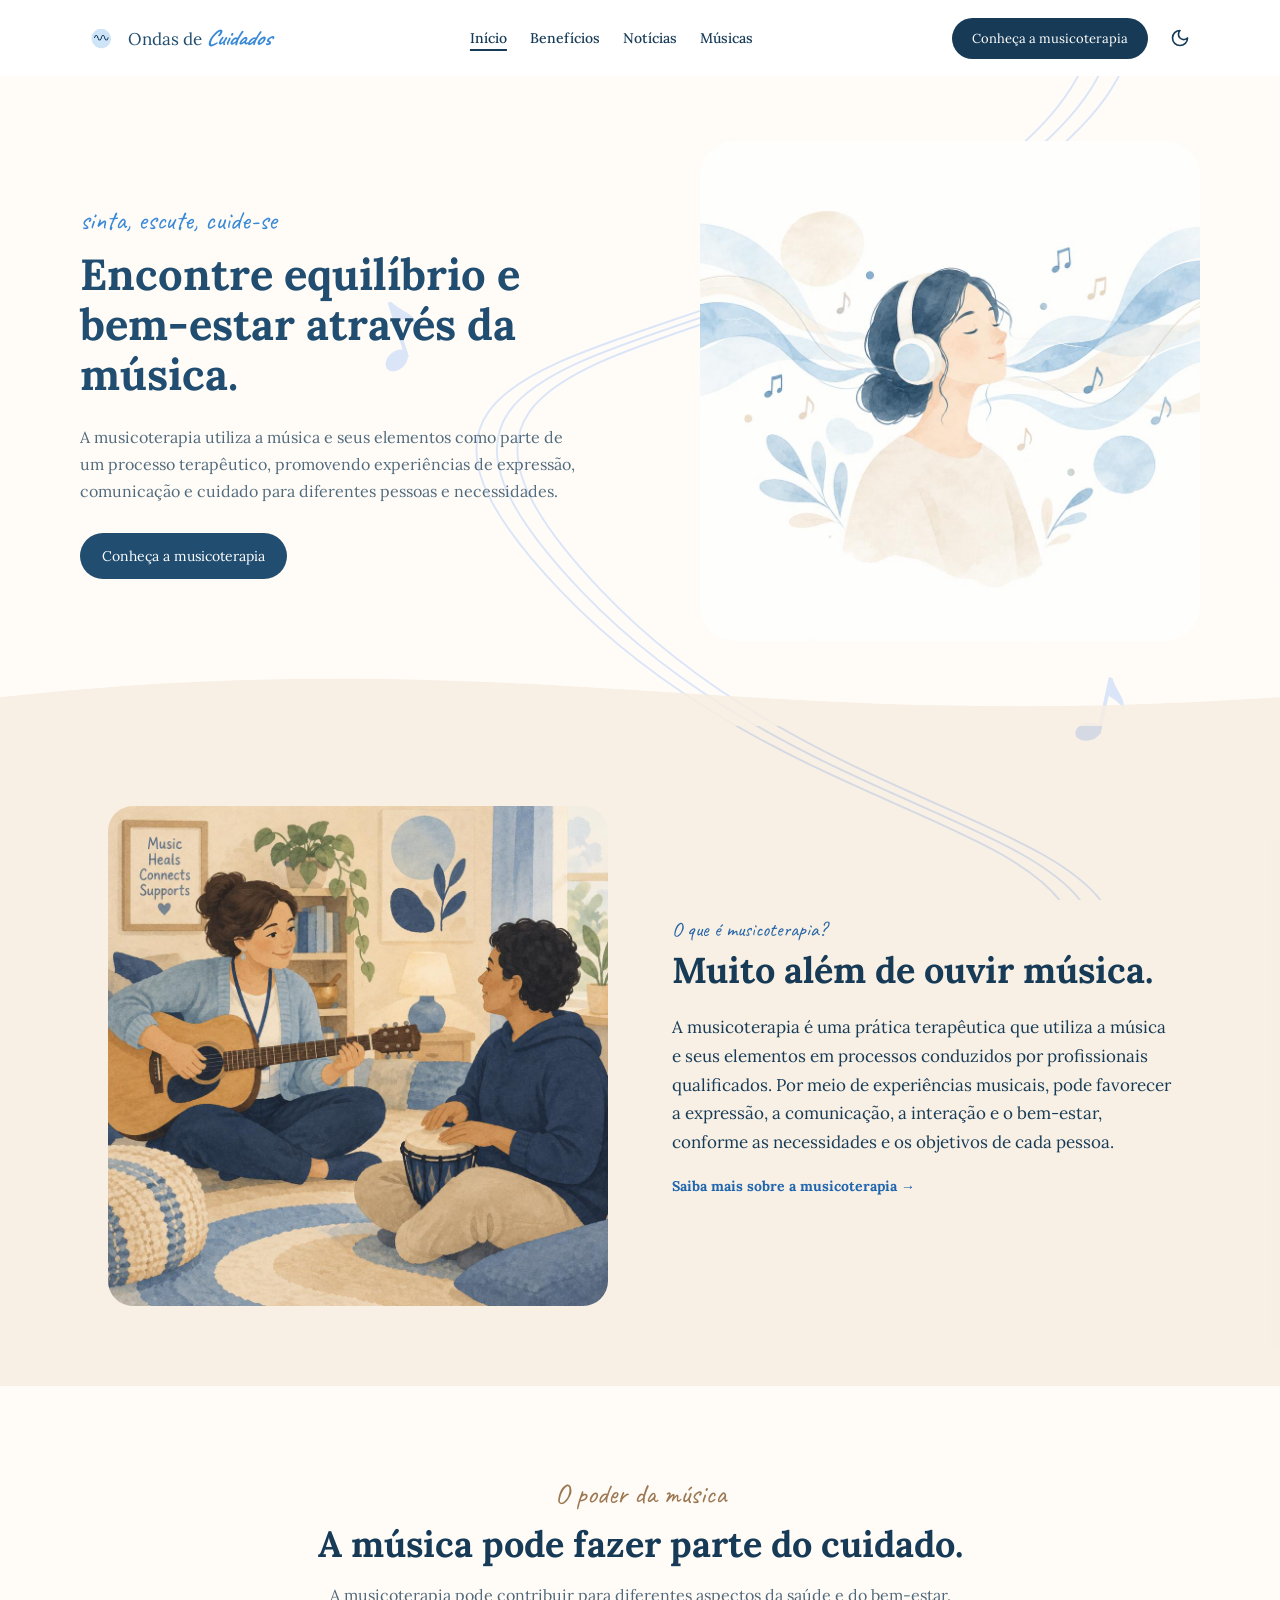
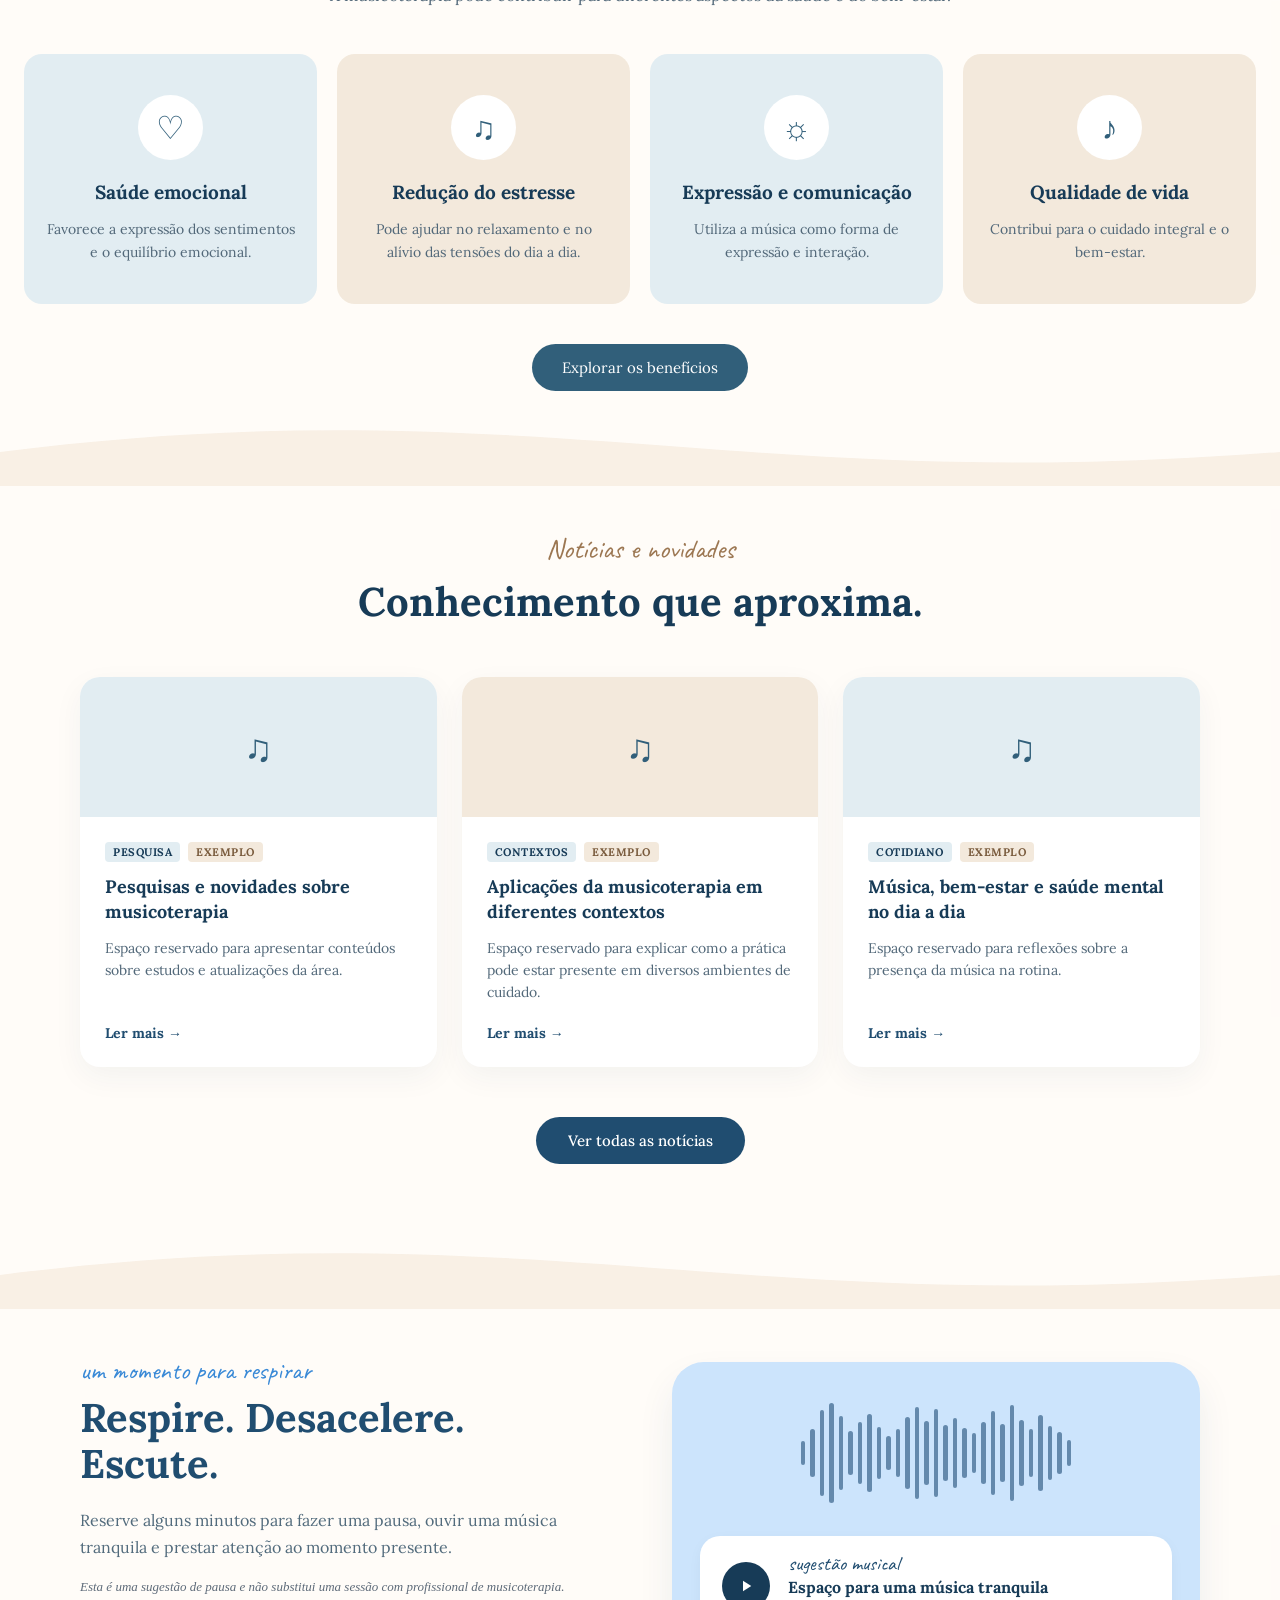
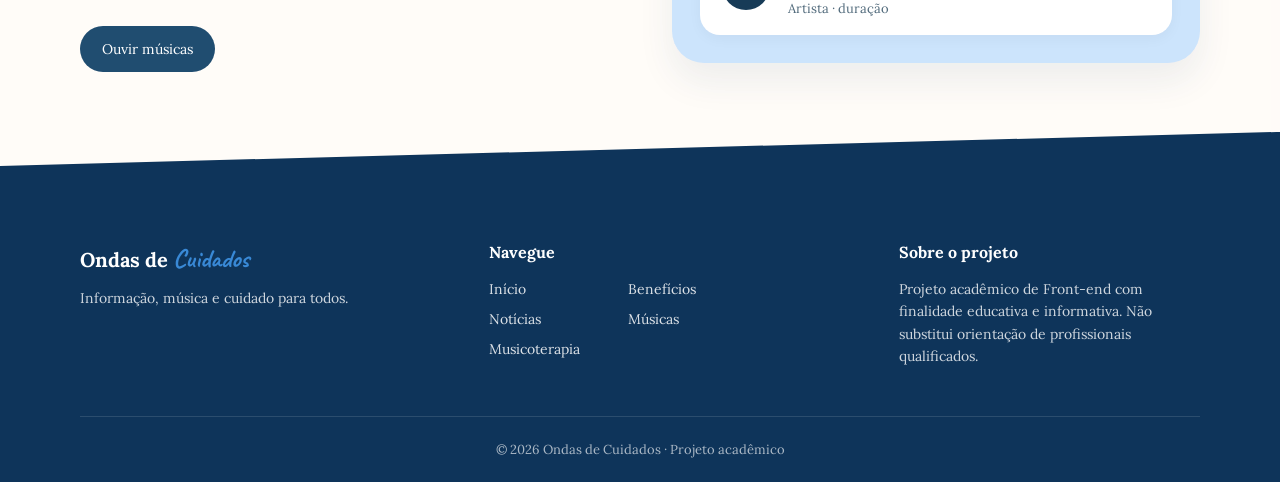
==== commit 8dfd4081: "inserindo modo escuro no index" ====
--- a/index.html
+++ b/index.html
@@ -3,16 +3,30 @@
 <head>
     <meta charset="UTF-8">
     <meta name="viewport" content="width=device-width, initial-scale=1.0">
+    <meta name="description" content="Ondas de Cuidados: informação, música e cuidado. Conheça a musicoterapia, seus benefícios, notícias e músicas para uma pausa.">
 
     <link rel="preconnect" href="https://fonts.googleapis.com">
     <link rel="preconnect" href="https://fonts.gstatic.com" crossorigin>
     <link href="https://fonts.googleapis.com/css2?family=Caveat:wght@400;500;600;700&family=Lora:wght@400;500;600;700&display=swap" rel="stylesheet">
     
+    <script>
+        /* Aplica o tema antes da pintura (evita "flash"): escolha salva > preferência do sistema */
+        (function () {
+            var tema = null;
+            try { tema = localStorage.getItem('tema'); } catch (e) {}
+            if (tema !== 'dark' && tema !== 'light') {
+                tema = window.matchMedia && window.matchMedia('(prefers-color-scheme: dark)').matches ? 'dark' : 'light';
+            }
+            document.documentElement.setAttribute('data-theme', tema);
+        })();
+    </script>
     <link rel="stylesheet" href="css/style.css">
-    <title>Document</title>
+    <title>Início · Ondas de Cuidados</title>
 </head>
 
 <body>
+    <a class="skip-link" href="#conteudo">Pular para o conteúdo principal</a>
+
     <header>
         <a class="logo" href="index.html" aria-label="Ondas de Cuidados, ir para o início">
             <img src="imagens/logo.png" alt="Símbolo Ondas de Cuidados">
@@ -26,17 +40,24 @@
             <a href="musicas.html">Músicas</a>
         </nav>
 
-        <a href="conheca-a-musicoterapia.html" class="botao-header">
-            Conheça a musicoterapia
-        </a>
+        <div class="header-actions">
+            <a href="conheca-a-musicoterapia.html" class="botao-header">
+                Conheça a musicoterapia
+            </a>
+
+            <button type="button" class="theme-toggle" aria-label="Modo escuro" aria-pressed="false">
+                <svg class="icon-moon" viewBox="0 0 24 24" width="20" height="20" fill="none" stroke="currentColor" stroke-width="2" stroke-linecap="round" stroke-linejoin="round" aria-hidden="true" focusable="false"><path d="M12 3a6 6 0 0 0 9 9 9 9 0 1 1-9-9Z"/></svg>
+                <svg class="icon-sun" viewBox="0 0 24 24" width="20" height="20" fill="none" stroke="currentColor" stroke-width="2" stroke-linecap="round" stroke-linejoin="round" aria-hidden="true" focusable="false"><circle cx="12" cy="12" r="4"/><path d="M12 2v2M12 20v2M4.9 4.9l1.4 1.4M17.7 17.7l1.4 1.4M2 12h2M20 12h2M4.9 19.1l1.4-1.4M17.7 6.3l1.4-1.4"/></svg>
+            </button>
+        </div>
     </header>
 
-    <main>
-        <section class="hero">
+    <main id="conteudo" tabindex="-1">
+        <section class="hero" aria-labelledby="titulo-hero">
             <div class="hero-conteudo">
                 <p class="frase-destaque">sinta, escute, cuide-se</p>
 
-                <h1>Encontre equilíbrio e bem-estar através da música.</h1>
+                <h1 id="titulo-hero">Encontre equilíbrio e bem-estar através da música.</h1>
 
                 <p class="descricao">
                     A musicoterapia utiliza a música e seus elementos como
@@ -57,7 +78,7 @@
             </div>
         </section>
 
-        <section class="sobre">
+        <section class="sobre" aria-labelledby="titulo-sobre">
             <div class="sobre-imagem">
                 <img src="imagens/musicoterapia.png" alt="Ilustração sobre musicoterapia">
             </div>
@@ -65,7 +86,7 @@
             <div class="sobre-conteudo">
                 <span class="sobre-etiqueta">O que é musicoterapia?</span>
 
-                <h2>Muito além de ouvir música.</h2>
+                <h2 id="titulo-sobre">Muito além de ouvir música.</h2>
 
                 <p>
                     A musicoterapia é uma prática terapêutica que utiliza a música
@@ -76,15 +97,15 @@
                 </p>
 
                 <a href="beneficios.html" class="sobre-link">
-                    Saiba mais sobre a musicoterapia →
+                    Saiba mais sobre a musicoterapia <span aria-hidden="true">→</span>
                 </a>
             </div>
         </section>
 
-        <section class="beneficios-inicio">
+        <section class="beneficios-inicio" aria-labelledby="titulo-beneficios">
             <div class="beneficios-cabecalho">
                 <span>O poder da música</span>
-                <h2>A música pode fazer parte do cuidado.</h2>
+                <h2 id="titulo-beneficios">A música pode fazer parte do cuidado.</h2>
                 <p>
                     A musicoterapia pode contribuir para diferentes aspectos
                     da saúde e do bem-estar.
@@ -93,7 +114,7 @@
 
             <div class="beneficios-cartoes">
                 <article class="cartao-beneficio">
-                    <div class="icone-beneficio">♡</div>
+                    <div class="icone-beneficio" aria-hidden="true">♡</div>
                     <h3>Saúde emocional</h3>
                     <p>
                         Favorece a expressão dos sentimentos e o equilíbrio emocional.
@@ -101,7 +122,7 @@
                 </article>
 
                 <article class="cartao-beneficio">
-                    <div class="icone-beneficio">♫</div>
+                    <div class="icone-beneficio" aria-hidden="true">♫</div>
                     <h3>Redução do estresse</h3>
                     <p>
                         Pode ajudar no relaxamento e no alívio das tensões do dia a dia.
@@ -109,7 +130,7 @@
                 </article>
 
                 <article class="cartao-beneficio">
-                    <div class="icone-beneficio">☼</div>
+                    <div class="icone-beneficio" aria-hidden="true">☼</div>
                     <h3>Expressão e comunicação</h3>
                     <p>
                         Utiliza a música como forma de expressão e interação.
@@ -117,7 +138,7 @@
                 </article>
 
                 <article class="cartao-beneficio">
-                    <div class="icone-beneficio">♪</div>
+                    <div class="icone-beneficio" aria-hidden="true">♪</div>
                     <h3>Qualidade de vida</h3>
                     <p>
                         Contribui para o cuidado integral e o bem-estar.
@@ -130,17 +151,17 @@
             </div>
         </section>
 
-        <section class="noticias-inicio">
+        <section class="noticias-inicio" aria-labelledby="titulo-noticias">
             <div class="onda-decorativa" aria-hidden="true"></div>
 
             <div class="noticias-cabecalho">
                 <span>Notícias e novidades</span>
-                <h2>Conhecimento que aproxima.</h2>
+                <h2 id="titulo-noticias">Conhecimento que aproxima.</h2>
             </div>
 
             <div class="noticias-cartoes">
                 <article class="cartao-noticia">
-                    <div class="icone-noticia">♫</div>
+                    <div class="icone-noticia" aria-hidden="true">♫</div>
                     <div class="cartao-noticia-conteudo">
                         <div class="cartao-tags">
                             <span class="tag">PESQUISA</span>
@@ -148,12 +169,12 @@
                         </div>
                         <h3>Pesquisas e novidades sobre musicoterapia</h3>
                         <p>Espaço reservado para apresentar conteúdos sobre estudos e atualizações da área.</p>
-                        <a href="noticias.html" class="link-ler-mais">Ler mais →</a>
+                        <a href="noticias.html" class="link-ler-mais" aria-label="Ler mais sobre pesquisas e novidades sobre musicoterapia">Ler mais <span aria-hidden="true">→</span></a>
                     </div>
                 </article>
 
                 <article class="cartao-noticia">
-                    <div class="icone-noticia">♫</div>
+                    <div class="icone-noticia" aria-hidden="true">♫</div>
                     <div class="cartao-noticia-conteudo">
                         <div class="cartao-tags">
                             <span class="tag">CONTEXTOS</span>
@@ -161,12 +182,12 @@
                         </div>
                         <h3>Aplicações da musicoterapia em diferentes contextos</h3>
                         <p>Espaço reservado para explicar como a prática pode estar presente em diversos ambientes de cuidado.</p>
-                        <a href="noticias.html" class="link-ler-mais">Ler mais →</a>
+                        <a href="noticias.html" class="link-ler-mais" aria-label="Ler mais sobre aplicações da musicoterapia em diferentes contextos">Ler mais <span aria-hidden="true">→</span></a>
                     </div>
                 </article>
 
                 <article class="cartao-noticia">
-                    <div class="icone-noticia">♫</div>
+                    <div class="icone-noticia" aria-hidden="true">♫</div>
                     <div class="cartao-noticia-conteudo">
                         <div class="cartao-tags">
                             <span class="tag">COTIDIANO</span>
@@ -174,7 +195,7 @@
                         </div>
                         <h3>Música, bem-estar e saúde mental no dia a dia</h3>
                         <p>Espaço reservado para reflexões sobre a presença da música na rotina.</p>
-                        <a href="noticias.html" class="link-ler-mais">Ler mais →</a>
+                        <a href="noticias.html" class="link-ler-mais" aria-label="Ler mais sobre música, bem-estar e saúde mental no dia a dia">Ler mais <span aria-hidden="true">→</span></a>
                     </div>
                 </article>
             </div>
@@ -184,12 +205,12 @@
             </div>
         </section>
 
-        <section class="secao-pausa" id="musicas">
+        <section class="secao-pausa" id="musicas" aria-labelledby="titulo-pausa">
             <div class="onda-decorativa" aria-hidden="true"></div>
             <div class="container pausa-grid">
                 <div class="pausa-conteudo">
                     <span class="subtitulo-cursivo">um momento para respirar</span>
-                    <h2>Respire. Desacelere. Escute.</h2>
+                    <h2 id="titulo-pausa">Respire. Desacelere. Escute.</h2>
                     <p class="descricao">
                         Reserve alguns minutos para fazer uma pausa, ouvir uma música tranquila e prestar atenção ao momento presente.
                     </p>
@@ -199,15 +220,15 @@
                     <a href="#playlist" class="botao-principal">Ouvir músicas</a>
                 </div>
 
-                <div class="pausa-card">
+                <div class="pausa-card" id="playlist" role="group" aria-label="Player de música tranquila">
                     <div class="onda-sonora" id="onda-sonora" aria-hidden="true"></div>
 
                     <div class="player-box">
-                        <button class="btn-play" id="btn-play" aria-label="Tocar ou pausar música">
-                            <svg id="icone-play" width="18" height="18" viewBox="0 0 24 24" fill="currentColor">
+                        <button type="button" class="btn-play" id="btn-play" aria-label="Reproduzir música tranquila" aria-pressed="false">
+                            <svg id="icone-play" aria-hidden="true" focusable="false" width="18" height="18" viewBox="0 0 24 24" fill="currentColor">
                                 <path d="M8 5v14l11-7z"/>
                             </svg>
-                            <svg id="icone-pause" width="18" height="18" viewBox="0 0 24 24" fill="currentColor" style="display: none;">
+                            <svg id="icone-pause" aria-hidden="true" focusable="false" width="18" height="18" viewBox="0 0 24 24" fill="currentColor" style="display: none;">
                                 <path d="M6 19h4V5H6v14zm8-14v14h4V5h-4z"/>
                             </svg>
                         </button>
@@ -215,7 +236,7 @@
                         <div class="player-info">
                             <span class="tag-cursiva">sugestão musical</span>
                             <h3>Espaço para uma música tranquila</h3>
-                            <p id="status-audio">Artista · duração</p>
+                            <p id="status-audio" role="status">Artista · duração</p>
                         </div>
                     </div>
 
@@ -236,7 +257,7 @@
 
             <div class="rodape-col">
                 <h3>Navegue</h3>
-                <div class="links-duplos">
+                <div class="links-duplos" role="navigation" aria-label="Links do rodapé">
                     <ul>
                         <li><a href="index.html">Início</a></li>
                         <li><a href="noticias.html">Notícias</a></li>
--- a/css/style.css
+++ b/css/style.css
@@ -6,10 +6,104 @@
 
 :root {
     --margem-conteudo: clamp(24px, 6.5vw, 80px);
+
+    /* ===== Tema claro (cores originais; ajustes de contraste AA marcados com "AA") ===== */
+    --cor-esquema: light;
+    --fundo-pagina: #FFFCF8;
+    --texto: #173B57;
+    --cabecalho-bg: #FFFFFF;
+    --logo-texto: #204D70;
+    --destaque: #3989D6;
+    --nav-texto: #173B57;
+    --nav-hover: #3F7A9B;               /* AA (era #709BB5) */
+    --btn-header-bg: #173B57;
+    --btn-header-hover: #426D89;
+    --titulo: #204D70;
+    --texto-suave: #526B7C;
+    --texto-suave-2: #526879;
+    --sobreposicao-claro: rgba(255, 252, 248, 0.82);
+    --sobreposicao-areia: rgba(247, 237, 224, 0.82);
+    --sobreposicao-leve: rgba(255, 252, 248, 0.65);
+    --btn-primario-bg: #204D70;
+    --btn-primario-hover: #2F73B8;      /* AA (era #3989D6) */
+    --sobre-etiqueta: #2766A6;          /* AA (era #367FC5) */
+    --sobre-link: #1F65B0;              /* AA (era #2675C8) */
+    --dourado: #9C7752;                 /* AA (era #B18C68) */
+    --cartao-azul: #E2EDF2;
+    --cartao-areia: #F3E9DC;
+    --superficie: #FFFFFF;
+    --icone-cor: #315F7A;
+    --btn-beneficios-bg: #315F7A;
+    --btn-beneficios-hover: #173B57;
+    --sombra-noticia: rgba(23, 59, 87, 0.05);
+    --tag-cor: #173B57;
+    --tag-exemplo-cor: #7A5C3E;         /* AA (era #8C6D4F) */
+    --link-ler: #204D70;
+    --link-ler-hover: #2F73B8;          /* AA (era #3989D6) */
+    --aviso: #5E6B79;                   /* AA (era #7A8694) */
+    --pausa-card: #CCE4FC;
+    --pausa-sombra: rgba(20, 61, 102, 0.08);
+    --barra-onda: #6489AC;
+    --player-sombra: rgba(0, 0, 0, 0.04);
+    --btn-play-bg: #173B57;
+    --btn-play-hover: #3989D6;
+    --rodape-bg: #0E345A;
+    --foco: #204D70;
+    --imagem-filtro: none;
+    --decoracao-filtro: none;
+}
+
+/* ===== Tema escuro ===== */
+:root[data-theme="dark"] {
+    --cor-esquema: dark;
+    --fundo-pagina: #0F1A26;
+    --texto: #DBE8F5;
+    --cabecalho-bg: #101A26;
+    --logo-texto: #DBE8F5;
+    --destaque: #7DB4E6;
+    --nav-texto: #DBE8F5;
+    --nav-hover: #7DB4E6;
+    --btn-header-bg: #1F5D96;
+    --btn-header-hover: #2A70B0;
+    --titulo: #9CCBF2;
+    --texto-suave: #B9C6D3;
+    --texto-suave-2: #B9C6D3;
+    --sobreposicao-claro: rgba(15, 26, 38, 0.82);
+    --sobreposicao-areia: rgba(20, 34, 47, 0.82);
+    --sobreposicao-leve: rgba(15, 26, 38, 0.65);
+    --btn-primario-bg: #1F5D96;
+    --btn-primario-hover: #2A70B0;
+    --sobre-etiqueta: #7DB4E6;
+    --sobre-link: #7DB4E6;
+    --dourado: #D4B08A;
+    --cartao-azul: #1C3550;
+    --cartao-areia: #243040;
+    --superficie: #17283A;
+    --icone-cor: #9CCBF2;
+    --btn-beneficios-bg: #1F5D96;
+    --btn-beneficios-hover: #2A70B0;
+    --sombra-noticia: rgba(0, 0, 0, 0.35);
+    --tag-cor: #DBE8F5;
+    --tag-exemplo-cor: #E3CBA8;
+    --link-ler: #9CCBF2;
+    --link-ler-hover: #CFE6FA;
+    --aviso: #9AA8B7;
+    --pausa-card: #1C3550;
+    --pausa-sombra: rgba(0, 0, 0, 0.4);
+    --barra-onda: #7DB4E6;
+    --player-sombra: rgba(0, 0, 0, 0.3);
+    --btn-play-bg: #1F5D96;
+    --btn-play-hover: #2A70B0;
+    --rodape-bg: #07182A;
+    --foco: #9CCBF2;
+    --imagem-filtro: brightness(0.9) contrast(1.05);
+    --decoracao-filtro: brightness(0.16);
 }
 
 html {
     width: 100%;
+    color-scheme: var(--cor-esquema);
+    scroll-padding-top: 100px;
     scroll-behavior: smooth;
     overflow-x: clip;
 }
@@ -17,9 +111,9 @@
 body {
     width: 100%;
     min-width: 320px;
-    background-color: #FFFCF8;
+    background-color: var(--fundo-pagina);
     font-family: 'Lora', Georgia, serif;
-    color: #173B57;
+    color: var(--texto);
     isolation: isolate;
 }
 
@@ -36,6 +130,7 @@
                scale(var(--fundo-scale, 1));
     will-change: transform;
     pointer-events: none;
+    filter: var(--decoracao-filtro);
 }
 
 header {
@@ -50,7 +145,7 @@
     justify-content: space-between;
     flex-wrap: wrap;
     gap: 14px clamp(18px, 3vw, 42px);
-    background-color: #FFFFFF;
+    background-color: var(--cabecalho-bg);
 }
 
 .logo {
@@ -72,7 +167,7 @@
 .logo span {
     font-family: 'Lora', serif;
     font-size: 17px;
-    color: #204D70;
+    color: var(--logo-texto);
     white-space: nowrap;
 }
 
@@ -80,7 +175,7 @@
     font-family: 'Caveat', cursive;
     font-size: 22px;
     font-weight: bold;
-    color: #3989D6;
+    color: var(--destaque);
 }
 
 nav {
@@ -93,7 +188,7 @@
 
 nav a {
     text-decoration: none;
-    color: #173B57;
+    color: var(--nav-texto);
     font-size: 14px;
     font-weight: 500;
     white-space: nowrap;
@@ -101,7 +196,7 @@
 }
 
 nav a:hover {
-    color: #709BB5;
+    color: var(--nav-hover);
 }
 
 nav a[aria-current="page"] {
@@ -112,7 +207,7 @@
 
 .botao-header {
     flex: 0 0 auto;
-    background-color: #173B57;
+    background-color: var(--btn-header-bg);
     color: #FFFFFF;
     padding: 12px 20px;
     border-radius: 24px;
@@ -123,7 +218,7 @@
 }
 
 .botao-header:hover {
-    background-color: #426D89;
+    background-color: var(--btn-header-hover);
 }
 
 .hero {
@@ -137,7 +232,7 @@
     align-items: center;
     justify-content: space-between;
     gap: clamp(30px, 5vw, 75px);
-    background-color: rgba(255, 252, 248, 0.82);
+    background-color: var(--sobreposicao-claro);
 }
 
 .hero::after {
@@ -154,6 +249,7 @@
     background-size: 100% 100%;
     opacity: 0.82;
     pointer-events: none;
+    filter: var(--decoracao-filtro);
 }
 
 .hero-conteudo,
@@ -168,7 +264,7 @@
 .frase-destaque {
     font-family: 'Caveat', cursive;
     font-size: 27px;
-    color: #3989D6;
+    color: var(--destaque);
     margin-bottom: 12px;
 }
 
@@ -176,7 +272,7 @@
     font-family: 'Lora', serif;
     font-size: clamp(34px, 3.4vw, 48px);
     line-height: 1.15;
-    color: #204D70;
+    color: var(--titulo);
     margin-bottom: 25px;
     overflow-wrap: break-word;
 }
@@ -185,7 +281,7 @@
     font-family: 'Lora', serif;
     font-size: 16px;
     line-height: 1.7;
-    color: #526B7C;
+    color: var(--texto-suave);
     margin-bottom: 28px;
 }
 
@@ -208,22 +304,22 @@
 }
 
 .botao-principal {
-    background-color: #204D70;
+    background-color: var(--btn-primario-bg);
     color: #FFFFFF;
 }
 
 .botao-principal:hover {
-    background-color: #3989D6;
+    background-color: var(--btn-primario-hover);
 }
 
 .botao-secundario {
-    border: 1px solid #204D70;
-    color: #204D70;
+    border: 1px solid var(--titulo);
+    color: var(--titulo);
 }
 
 .botao-secundario:hover {
-    background-color: #204D70;
-    color: #FFFFFF;
+    background-color: var(--titulo);
+    color: var(--fundo-pagina);
 }
 
 .hero-imagem img {
@@ -233,6 +329,7 @@
     display: block;
     margin-inline: auto;
     border-radius: 35px;
+    filter: var(--imagem-filtro);
 }
 
 .sobre {
@@ -242,7 +339,7 @@
     align-items: center;
     justify-content: center;
     gap: clamp(30px, 5vw, 75px);
-    background-color: rgba(247, 237, 224, 0.82);
+    background-color: var(--sobreposicao-areia);
 }
 
 .sobre-imagem,
@@ -259,13 +356,14 @@
     display: block;
     margin-inline: auto;
     border-radius: 25px;
+    filter: var(--imagem-filtro);
 }
 
 .sobre-etiqueta {
     display: block;
     font-family: 'Caveat', cursive;
     font-size: 20px;
-    color: #367FC5;
+    color: var(--sobre-etiqueta);
     margin-bottom: 5px;
 }
 
@@ -286,7 +384,7 @@
     margin-top: 20px;
     font-family: 'Lora', serif;
     font-size: 14px;
-    color: #2675C8;
+    color: var(--sobre-link);
     text-decoration: none;
     font-weight: bold;
 }
@@ -298,7 +396,7 @@
 .beneficios-inicio {
     width: 100%;
     padding: 90px 24px 30px;
-    background-color: rgba(255, 252, 248, 0.65);
+    background-color: var(--sobreposicao-leve);
     text-align: center;
 }
 
@@ -311,19 +409,19 @@
 .beneficios-cabecalho span {
     font-family: 'Caveat', cursive;
     font-size: 28px;
-    color: #B18C68;
+    color: var(--dourado);
 }
 
 .beneficios-cabecalho h2 {
     font-size: clamp(27px, 3vw, 36px);
     margin: 10px 0 15px;
-    color: #173B57;
+    color: var(--texto);
 }
 
 .beneficios-cabecalho p {
     font-size: 16px;
     line-height: 1.7;
-    color: #526879;
+    color: var(--texto-suave-2);
 }
 
 .beneficios-cartoes {
@@ -348,11 +446,11 @@
 }
 
 .cartao-beneficio:nth-child(odd) {
-    background-color: #E2EDF2;
+    background-color: var(--cartao-azul);
 }
 
 .cartao-beneficio:nth-child(even) {
-    background-color: #F3E9DC;
+    background-color: var(--cartao-areia);
 }
 
 .cartao-beneficio:hover {
@@ -364,12 +462,12 @@
     height: 65px;
     flex: 0 0 65px;
     border-radius: 50%;
-    background-color: #FFFFFF;
+    background-color: var(--superficie);
     display: flex;
     align-items: center;
     justify-content: center;
     font-size: 32px;
-    color: #315F7A;
+    color: var(--icone-cor);
     margin-bottom: 20px;
 }
 
@@ -377,7 +475,7 @@
     font-size: 19px;
     line-height: 1.35;
     margin-bottom: 12px;
-    color: #173B57;
+    color: var(--texto);
     overflow-wrap: anywhere;
 }
 
@@ -385,7 +483,7 @@
     max-width: 30ch;
     font-size: 14px;
     line-height: 1.6;
-    color: #526879;
+    color: var(--texto-suave-2);
 }
 
 .beneficios-rodape {
@@ -396,7 +494,7 @@
     display: inline-block;
     padding: 14px 30px;
     border-radius: 30px;
-    background-color: #315F7A;
+    background-color: var(--btn-beneficios-bg);
     color: #FFFFFF;
     text-decoration: none;
     font-size: 15px;
@@ -404,7 +502,7 @@
 }
 
 .beneficios-rodape a:hover {
-    background-color: #173B57;
+    background-color: var(--btn-beneficios-hover);
 }
 
 .noticias-inicio {
@@ -412,7 +510,7 @@
     isolation: isolate;
     width: 100%;
     padding: 110px var(--margem-conteudo) 80px;
-    background-color: rgba(255, 252, 248, 0.82);
+    background-color: var(--sobreposicao-claro);
     text-align: center;
 }
 
@@ -429,6 +527,7 @@
     opacity: 0.82;
     pointer-events: none;
     z-index: 0;
+    filter: var(--decoracao-filtro);
 }
 
 .noticias-cabecalho {
@@ -441,13 +540,13 @@
 .noticias-cabecalho span {
     font-family: 'Caveat', cursive;
     font-size: 28px;
-    color: #B18C68;
+    color: var(--dourado);
 }
 
 .noticias-cabecalho h2 {
     font-size: clamp(28px, 3.2vw, 40px);
     margin-top: 10px;
-    color: #173B57;
+    color: var(--texto);
 }
 
 .noticias-cartoes {
@@ -463,12 +562,12 @@
 }
 
 .cartao-noticia {
-    background-color: #FFFFFF;
+    background-color: var(--superficie);
     border-radius: 20px;
     overflow: hidden;
     display: flex;
     flex-direction: column;
-    box-shadow: 0 10px 30px rgba(23, 59, 87, 0.05);
+    box-shadow: 0 10px 30px var(--sombra-noticia);
     transition: transform 0.3s ease;
 }
 
@@ -477,15 +576,15 @@
 }
 
 .cartao-noticia:nth-child(1) .icone-noticia {
-    background-color: #E2EDF2;
+    background-color: var(--cartao-azul);
 }
 
 .cartao-noticia:nth-child(2) .icone-noticia {
-    background-color: #F3E9DC;
+    background-color: var(--cartao-areia);
 }
 
 .cartao-noticia:nth-child(3) .icone-noticia {
-    background-color: #E2EDF2;
+    background-color: var(--cartao-azul);
 }
 
 .icone-noticia {
@@ -494,7 +593,7 @@
     align-items: center;
     justify-content: center;
     font-size: 38px;
-    color: #315F7A;
+    color: var(--icone-cor);
 }
 
 .cartao-noticia-conteudo {
@@ -520,26 +619,26 @@
 }
 
 .tag {
-    background-color: #E2EDF2;
-    color: #173B57;
+    background-color: var(--cartao-azul);
+    color: var(--tag-cor);
 }
 
 .tag-exemplo {
-    background-color: #F3E9DC;
-    color: #8C6D4F;
+    background-color: var(--cartao-areia);
+    color: var(--tag-exemplo-cor);
 }
 
 .cartao-noticia h3 {
     font-size: 18px;
     line-height: 1.4;
-    color: #173B57;
+    color: var(--texto);
     margin-bottom: 12px;
 }
 
 .cartao-noticia p {
     font-size: 14px;
     line-height: 1.6;
-    color: #526879;
+    color: var(--texto-suave-2);
     margin-bottom: 20px;
     flex: 1;
 }
@@ -547,13 +646,13 @@
 .link-ler-mais {
     font-size: 14px;
     font-weight: bold;
-    color: #204D70;
+    color: var(--link-ler);
     text-decoration: none;
     transition: color 0.3s ease;
 }
 
 .link-ler-mais:hover {
-    color: #3989D6;
+    color: var(--link-ler-hover);
     text-decoration: underline;
 }
 
@@ -567,7 +666,7 @@
 
 .botao-todas-noticias {
     display: inline-block;
-    background-color: #204D70;
+    background-color: var(--btn-primario-bg);
     color: #FFFFFF;
     padding: 14px 32px;
     border-radius: 30px;
@@ -578,7 +677,7 @@
 }
 
 .botao-todas-noticias:hover {
-    background-color: #3989D6;
+    background-color: var(--btn-primario-hover);
 }
 
 .secao-pausa {
@@ -586,7 +685,7 @@
     isolation: isolate;
     width: 100%;
     padding: 110px var(--margem-conteudo) 90px;
-    background-color: rgba(255, 252, 248, 0.82);
+    background-color: var(--sobreposicao-claro);
     overflow: hidden;
 }
 
@@ -606,7 +705,7 @@
     display: block;
     font-family: 'Caveat', cursive;
     font-size: 26px;
-    color: #3989D6;
+    color: var(--destaque);
     margin-bottom: 8px;
 }
 
@@ -614,7 +713,7 @@
     font-family: 'Lora', serif;
     font-size: clamp(28px, 3.2vw, 40px);
     line-height: 1.15;
-    color: #204D70;
+    color: var(--titulo);
     margin-bottom: 20px;
 }
 
@@ -622,7 +721,7 @@
     font-family: 'Lora', serif;
     font-size: 16px;
     line-height: 1.7;
-    color: #526B7C;
+    color: var(--texto-suave);
     margin-bottom: 16px;
 }
 
@@ -631,15 +730,15 @@
     font-style: italic;
     font-size: 13px;
     line-height: 1.6;
-    color: #7A8694;
+    color: var(--aviso);
     margin-bottom: 28px;
 }
 
 .pausa-card {
-    background-color: #CCE4FC;
+    background-color: var(--pausa-card);
     border-radius: 32px;
     padding: 36px 28px 28px;
-    box-shadow: 0 18px 36px rgba(20, 61, 102, 0.08);
+    box-shadow: 0 18px 36px var(--pausa-sombra);
 }
 
 .onda-sonora {
@@ -653,7 +752,7 @@
 
 .barra-onda {
     width: 4.5px;
-    background-color: #6489AC;
+    background-color: var(--barra-onda);
     border-radius: 999px;
     transition: height 0.25s ease;
 }
@@ -668,13 +767,13 @@
 }
 
 .player-box {
-    background-color: #FFFFFF;
+    background-color: var(--superficie);
     border-radius: 20px;
     padding: 18px 22px;
     display: flex;
     align-items: center;
     gap: 18px;
-    box-shadow: 0 4px 14px rgba(0, 0, 0, 0.04);
+    box-shadow: 0 4px 14px var(--player-sombra);
 }
 
 .btn-play {
@@ -682,7 +781,7 @@
     height: 48px;
     border-radius: 50%;
     border: none;
-    background-color: #173B57;
+    background-color: var(--btn-play-bg);
     color: #FFFFFF;
     display: flex;
     align-items: center;
@@ -693,7 +792,7 @@
 }
 
 .btn-play:hover {
-    background-color: #3989D6;
+    background-color: var(--btn-play-hover);
     transform: scale(1.05);
 }
 
@@ -701,7 +800,7 @@
     display: block;
     font-family: 'Caveat', cursive;
     font-size: 20px;
-    color: #204D70;
+    color: var(--titulo);
     line-height: 1;
     margin-bottom: 3px;
 }
@@ -710,17 +809,17 @@
     font-family: 'Lora', serif;
     font-size: 16px;
     font-weight: 700;
-    color: #173B57;
+    color: var(--texto);
     margin-bottom: 3px;
 }
 
 .player-info p {
     font-size: 13px;
-    color: #526B7C;
+    color: var(--texto-suave);
 }
 
 .rodape {
-    background-color: #0E345A;
+    background-color: var(--rodape-bg);
     color: #FFFFFF;
     clip-path: polygon(0 34px, 100% 0, 100% 100%, 0% 100%);
     padding: 110px var(--margem-conteudo) 24px;
@@ -788,7 +887,7 @@
 }
 
 .links-duplos a:hover {
-    color: #3989D6;
+    color: #8FC1F0;
     text-decoration: underline;
 }
 
@@ -1056,4 +1155,90 @@
         animation-duration: 0.01ms !important;
         animation-iteration-count: 1 !important;
     }
-}+}
+
+
+/* ==========================================================
+   ACESSIBILIDADE (WCAG 2.2 AA) + TEMA ESCURO
+   ========================================================== */
+
+/* Link "pular para o conteúdo" (visível apenas ao receber foco) */
+.skip-link {
+    position: absolute;
+    top: -120px;
+    left: 12px;
+    z-index: 2000;
+    padding: 12px 20px;
+    border-radius: 24px;
+    background-color: #173B57;
+    color: #FFFFFF;
+    font-size: 14px;
+    text-decoration: none;
+}
+
+.skip-link:focus {
+    top: 12px;
+}
+
+.skip-link:focus-visible {
+    outline: 3px solid #FFFFFF;
+    outline-offset: -6px;
+}
+
+main:focus {
+    outline: none;
+}
+
+/* Indicador de foco visível (2.4.7 / 2.4.11) */
+:focus-visible {
+    outline: 3px solid var(--foco);
+    outline-offset: 3px;
+}
+
+.rodape :focus-visible {
+    outline-color: #FFFFFF;
+}
+
+/* Botão de alternância de tema */
+.header-actions {
+    display: flex;
+    align-items: center;
+    gap: 12px;
+    flex: 0 0 auto;
+}
+
+.theme-toggle {
+    width: 40px;
+    height: 40px;
+    flex: 0 0 40px;
+    border: 0;
+    border-radius: 50%;
+    background: none;
+    color: var(--nav-texto);
+    display: grid;
+    place-items: center;
+    cursor: pointer;
+    transition: background-color 0.3s ease;
+}
+
+.theme-toggle:hover {
+    background-color: var(--cartao-azul);
+}
+
+.theme-toggle .icon-sun {
+    display: none;
+}
+
+:root[data-theme="dark"] .theme-toggle .icon-sun {
+    display: block;
+}
+
+:root[data-theme="dark"] .theme-toggle .icon-moon {
+    display: none;
+}
+
+@media (forced-colors: active) {
+    .theme-toggle {
+        border: 1px solid ButtonText;
+    }
+}
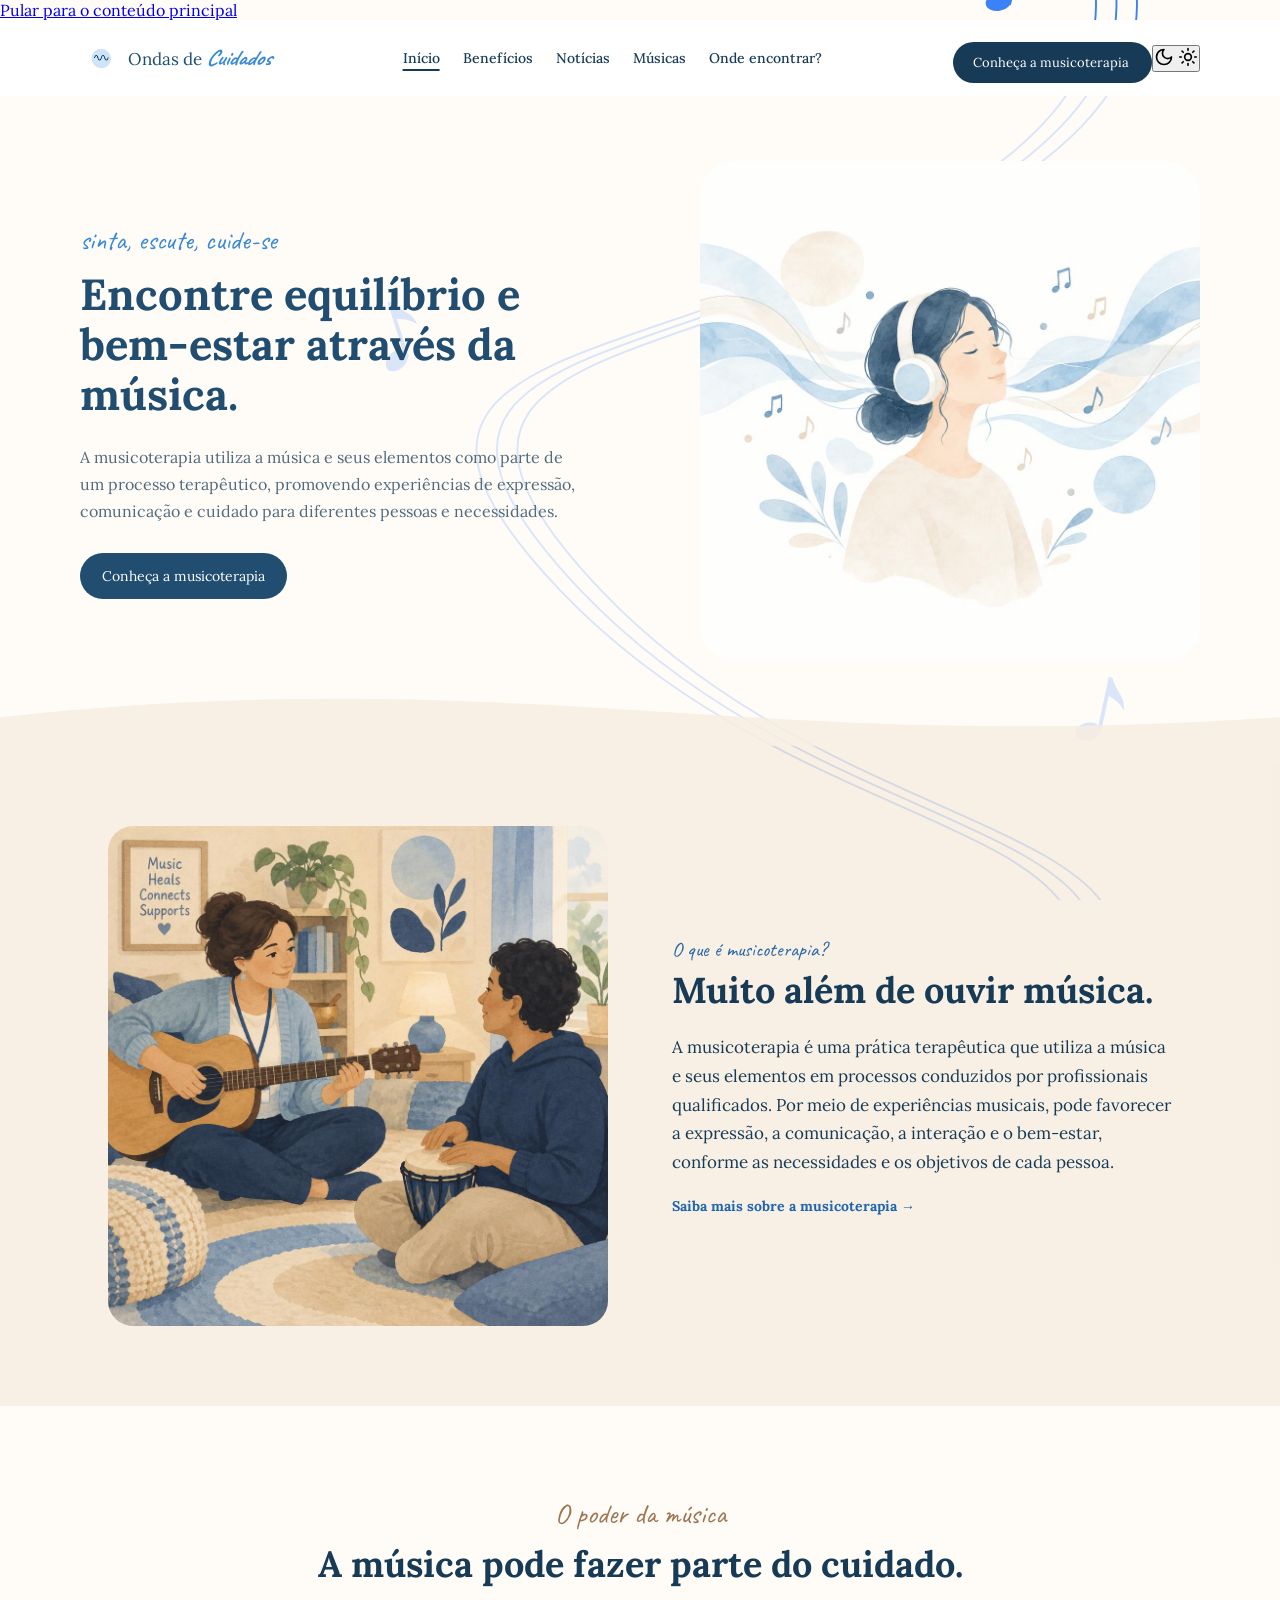
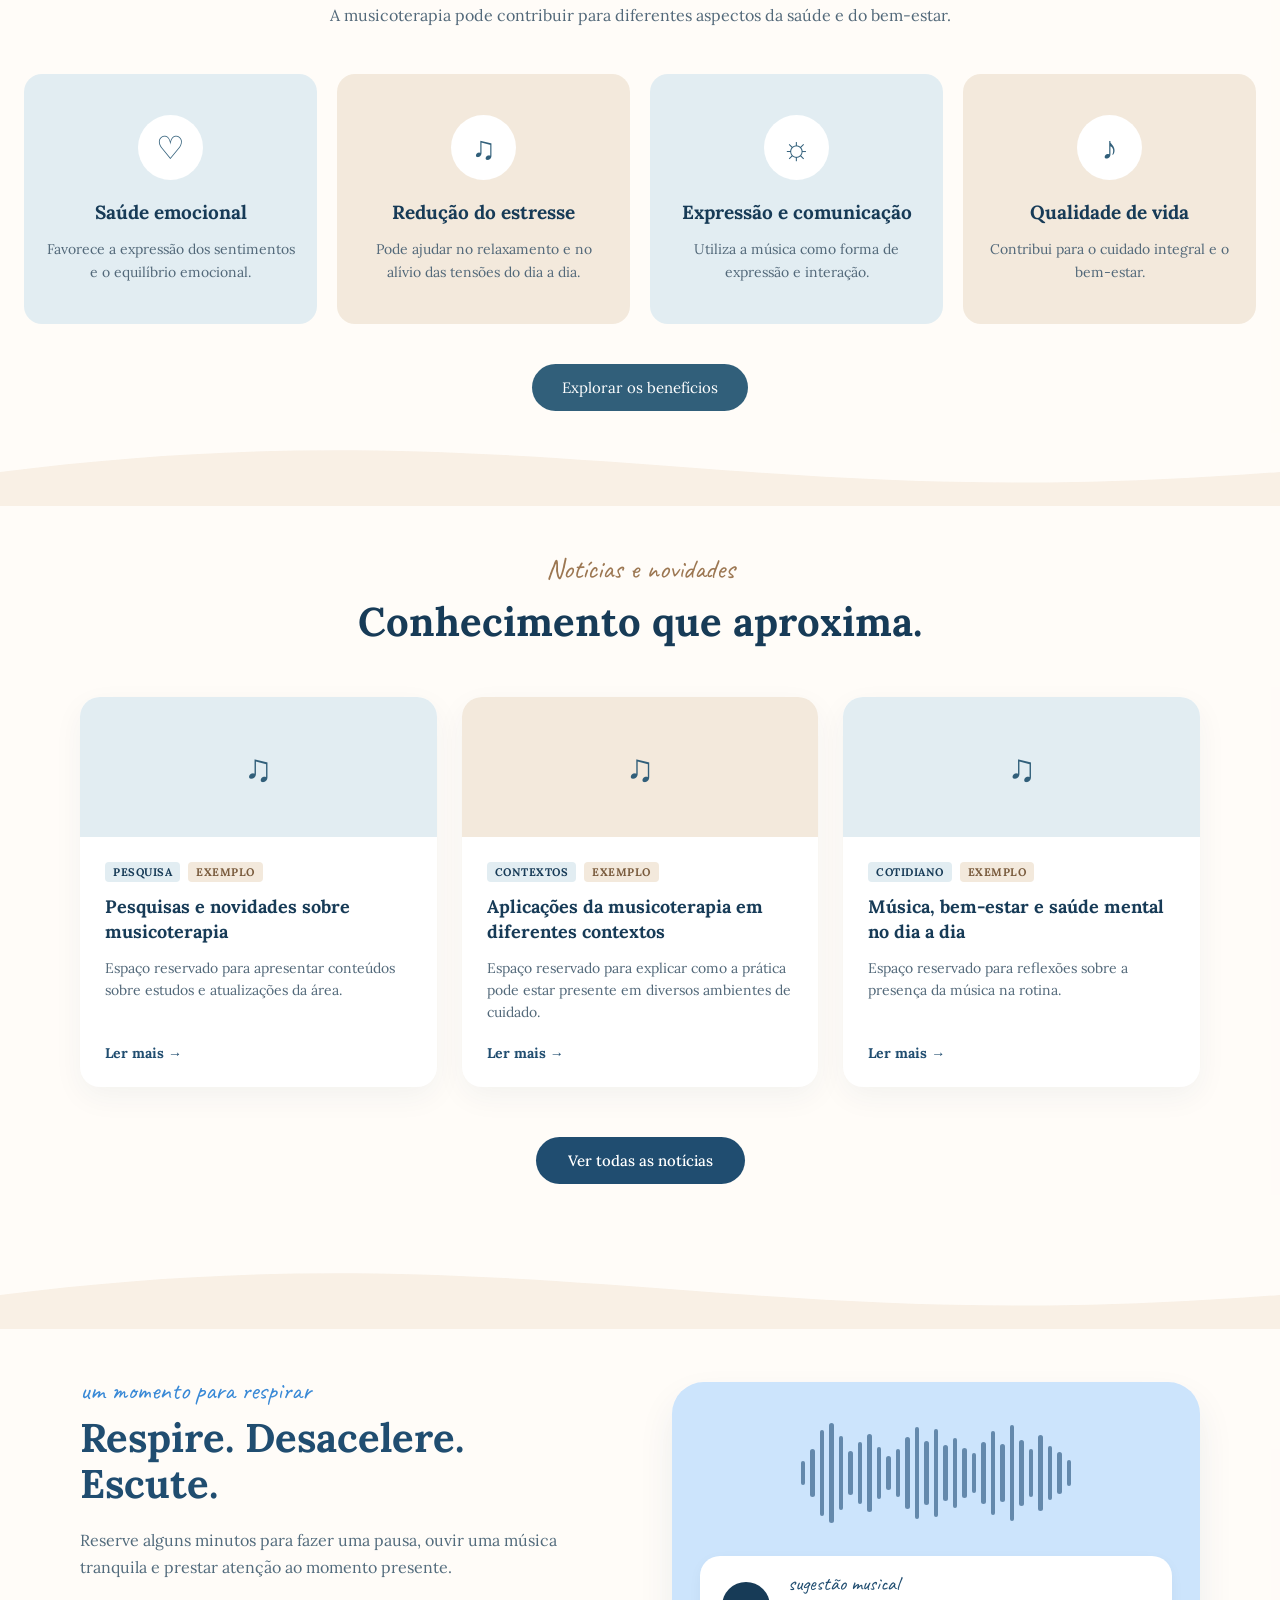
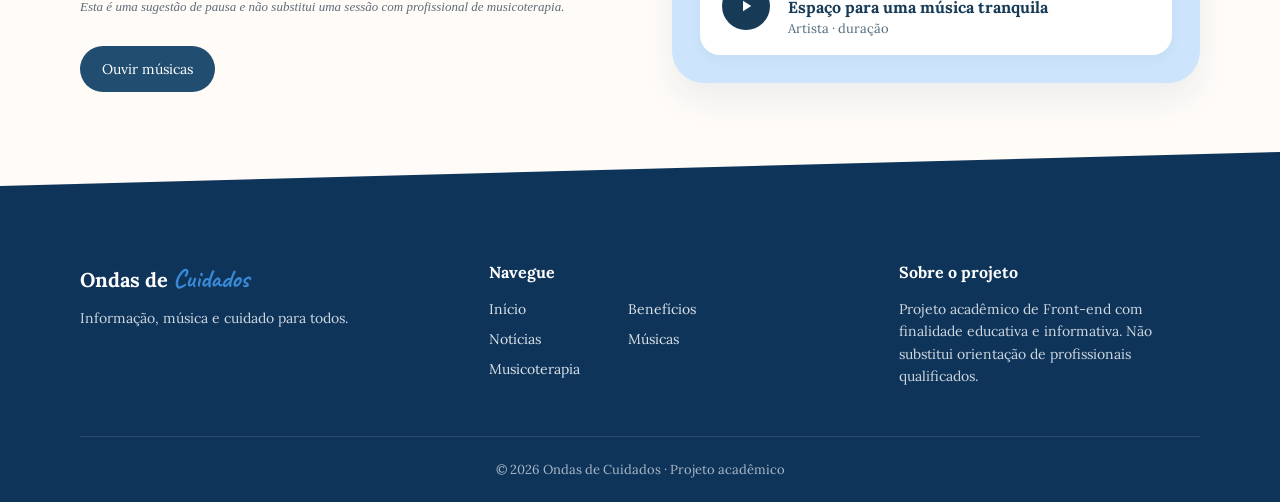
==== commit f380d79f: "ajustando minha parte" ====
--- a/index.html
+++ b/index.html
@@ -38,6 +38,7 @@
             <a href="beneficios.html">Benefícios</a>
             <a href="noticias.html">Notícias</a>
             <a href="musicas.html">Músicas</a>
+            <a href="localidade.html">Onde encontrar?</a>
         </nav>
 
         <div class="header-actions">
--- a/css/style.css
+++ b/css/style.css
@@ -1157,88 +1157,273 @@
     }
 }
 
-
-/* ==========================================================
-   ACESSIBILIDADE (WCAG 2.2 AA) + TEMA ESCURO
-   ========================================================== */
-
-/* Link "pular para o conteúdo" (visível apenas ao receber foco) */
-.skip-link {
-    position: absolute;
-    top: -120px;
-    left: 12px;
-    z-index: 2000;
+/*Código referente a página de localidade*/
+
+.inicioPagOE {
+    background-color: #1b365d;
+    width: 100%;
+    display: flex;
+    align-items: center; 
+    padding: 128px 0;
+}
+
+.conteudoOE {
+    width: 100%;
+    max-width: 1140px; 
+    margin: 0 auto;   
+    padding: 0 24px;  
+}
+
+.fraseOE {
+    color: white;
+    text-align: left;
+    margin: 0;
+}
+
+#stlFraseOE {
+    font-family: 'Caveat', cursive;
+    font-size: 28px;
+    margin-bottom: 12px;
+}
+
+.tituloOE {
+    font-size: 46px;
+    font-weight: bold;
+    margin-bottom: 14px;
+}
+
+.descricaoOE {
+    font-size: 21px;
+    max-width: 780px;
+}
+
+.secaoBuscaOE {
+    background-color: #fbf7f2;
+    padding: 48px 0 64px;
+}
+
+.painelBuscaOE {
+    background-color: #ffffff;
+    border: 1px solid #e7dfd4;
+    border-radius: 18px;
+    padding: 24px;
+    box-shadow: 0 8px 24px rgba(27, 54, 93, 0.05);
+}
+
+.labelBuscaOE {
+    display: block;
+    font-family: 'Lora', serif;
+    font-size: 16px;
+    font-weight: 600;
+    color: #1b365d;
+    margin-bottom: 10px;
+}
+
+.linhaCampoOE {
+    display: flex;
+    gap: 12px;
+    flex-wrap: wrap;
+}
+
+.inputEnderecoOE {
+    flex: 1 1 280px;
+    padding: 12px 16px;
+    border: 1px solid #cbd5e1;
+    border-radius: 10px;
+    font-family: 'Lora', serif;
+    font-size: 15px;
+    color: #1e293b;
+}
+
+.inputEnderecoOE:focus {
+    outline: 2px solid #1b365d;
+    outline-offset: 1px;
+    border-color: #1b365d;
+}
+
+.btnBuscarOE,
+.btnLimparOE {
     padding: 12px 20px;
-    border-radius: 24px;
-    background-color: #173B57;
-    color: #FFFFFF;
+    border-radius: 10px;
+    font-family: 'Lora', serif;
+    font-size: 15px;
+    font-weight: 600;
+    cursor: pointer;
+    border: none;
+    transition: opacity 0.2s ease, background-color 0.2s ease;
+}
+
+.btnBuscarOE {
+    background-color: #1b365d;
+    color: #ffffff;
+}
+
+.btnBuscarOE:hover {
+    opacity: 0.92;
+}
+
+.btnLimparOE {
+    background-color: #efe7dc;
+    color: #1b365d;
+}
+
+.btnLimparOE:hover {
+    background-color: #e4d8c8;
+}
+
+/* Chips de filtro */
+.filtrosOE {
+    display: flex;
+    gap: 8px;
+    flex-wrap: wrap;
+    margin-top: 16px;
+}
+
+.chipFiltroOE {
+    padding: 6px 14px;
+    border-radius: 999px;
+    border: 1px solid #d6cbbd;
+    background-color: #fbf7f2;
+    color: #1b365d;
+    font-size: 13px;
+    font-weight: 600;
+    cursor: pointer;
+}
+
+.chipFiltroOE.ativo {
+    background-color: #1b365d;
+    color: #ffffff;
+    border-color: #1b365d;
+}
+
+/* Status e grade de cards */
+.statusBuscaOE {
+    margin: 24px 0 18px;
+    font-family: 'Lora', serif;
+    font-size: 15px;
+    color: #475569;
+}
+
+.gradeClinicasOE {
+    display: grid;
+    grid-template-columns: repeat(auto-fill, minmax(300px, 1fr));
+    gap: 20px;
+}
+
+.cardClinicaOE {
+    background-color: #ffffff;
+    border: 1px solid #e7dfd4;
+    border-radius: 18px;
+    padding: 22px;
+    display: flex;
+    flex-direction: column;
+    justify-content: space-between;
+    gap: 14px;
+    box-shadow: 0 6px 18px rgba(27, 54, 93, 0.04);
+}
+
+.cardTopoOE {
+    display: flex;
+    justify-content: space-between;
+    align-items: flex-start;
+    gap: 10px;
+}
+
+.cardNomeOE {
+    font-family: 'Lora', serif;
+    font-size: 19px;
+    font-weight: 700;
+    color: #1b365d;
+    margin: 0;
+}
+
+.badgeModalidadeOE {
+    background-color: #e6eff8;
+    color: #1b365d;
+    font-size: 12px;
+    font-weight: 600;
+    padding: 4px 10px;
+    border-radius: 999px;
+    white-space: nowrap;
+}
+
+.cardEnderecoOE,
+.cardDescricaoOE {
     font-size: 14px;
-    text-decoration: none;
-}
-
-.skip-link:focus {
-    top: 12px;
-}
-
-.skip-link:focus-visible {
-    outline: 3px solid #FFFFFF;
-    outline-offset: -6px;
-}
-
-main:focus {
-    outline: none;
-}
-
-/* Indicador de foco visível (2.4.7 / 2.4.11) */
-:focus-visible {
-    outline: 3px solid var(--foco);
-    outline-offset: 3px;
-}
-
-.rodape :focus-visible {
-    outline-color: #FFFFFF;
-}
-
-/* Botão de alternância de tema */
-.header-actions {
-    display: flex;
+    line-height: 1.5;
+    color: #475569;
+    margin: 0;
+}
+
+.cardRodapeOE {
+    display: flex;
+    justify-content: space-between;
     align-items: center;
+    padding-top: 12px;
+    border-top: 1px solid #f1ebe3;
+    font-size: 13px;
+    color: #1b365d;
+    font-weight: 600;
+}
+
+.linkMapaOE {
+    color: #1b365d;
+    text-decoration: underline;
+    font-weight: 600;
+}
+
+/* Faixa inferior em tom areia, seguindo o estilo das outras páginas */
+.avisoCuidadoOE {
+    margin-top: 44px;
+    background-color: #f3eadf;
+    border-radius: 18px;
+    padding: 28px 32px;
+}
+
+.tituloAvisoOE {
+    font-family: 'Lora', serif;
+    font-size: 24px;
+    color: #1b365d;
+    margin-bottom: 10px;
+}
+
+.textoAvisoOE {
+    font-size: 15px;
+    line-height: 1.6;
+    color: #475569;
+    max-width: 760px;
+    margin: 0;
+}
+
+.acoesVazioOE {
+    display: flex;
+    justify-content: center;
     gap: 12px;
-    flex: 0 0 auto;
-}
-
-.theme-toggle {
-    width: 40px;
-    height: 40px;
-    flex: 0 0 40px;
-    border: 0;
-    border-radius: 50%;
-    background: none;
-    color: var(--nav-texto);
-    display: grid;
-    place-items: center;
-    cursor: pointer;
-    transition: background-color 0.3s ease;
-}
-
-.theme-toggle:hover {
-    background-color: var(--cartao-azul);
-}
-
-.theme-toggle .icon-sun {
-    display: none;
-}
-
-:root[data-theme="dark"] .theme-toggle .icon-sun {
-    display: block;
-}
-
-:root[data-theme="dark"] .theme-toggle .icon-moon {
-    display: none;
-}
-
-@media (forced-colors: active) {
-    .theme-toggle {
-        border: 1px solid ButtonText;
-    }
-}
+    flex-wrap: wrap;
+}
+
+.enderecoCompletoOE {
+    background-color: #fbf7f2;
+    border-left: 3px solid #1b365d;
+    padding: 10px 12px;
+    border-radius: 0 8px 8px 0;
+    font-size: 13.5px;
+    line-height: 1.5;
+    color: #1e293b;
+}
+
+.temposRotaOE {
+    display: flex;
+    gap: 10px;
+    flex-wrap: wrap;
+    font-size: 13px;
+    color: #1b365d;
+    background-color: #eef4fa;
+    padding: 8px 12px;
+    border-radius: 10px;
+}
+
+.temposRotaOE span {
+    font-weight: 600;
+}
+
